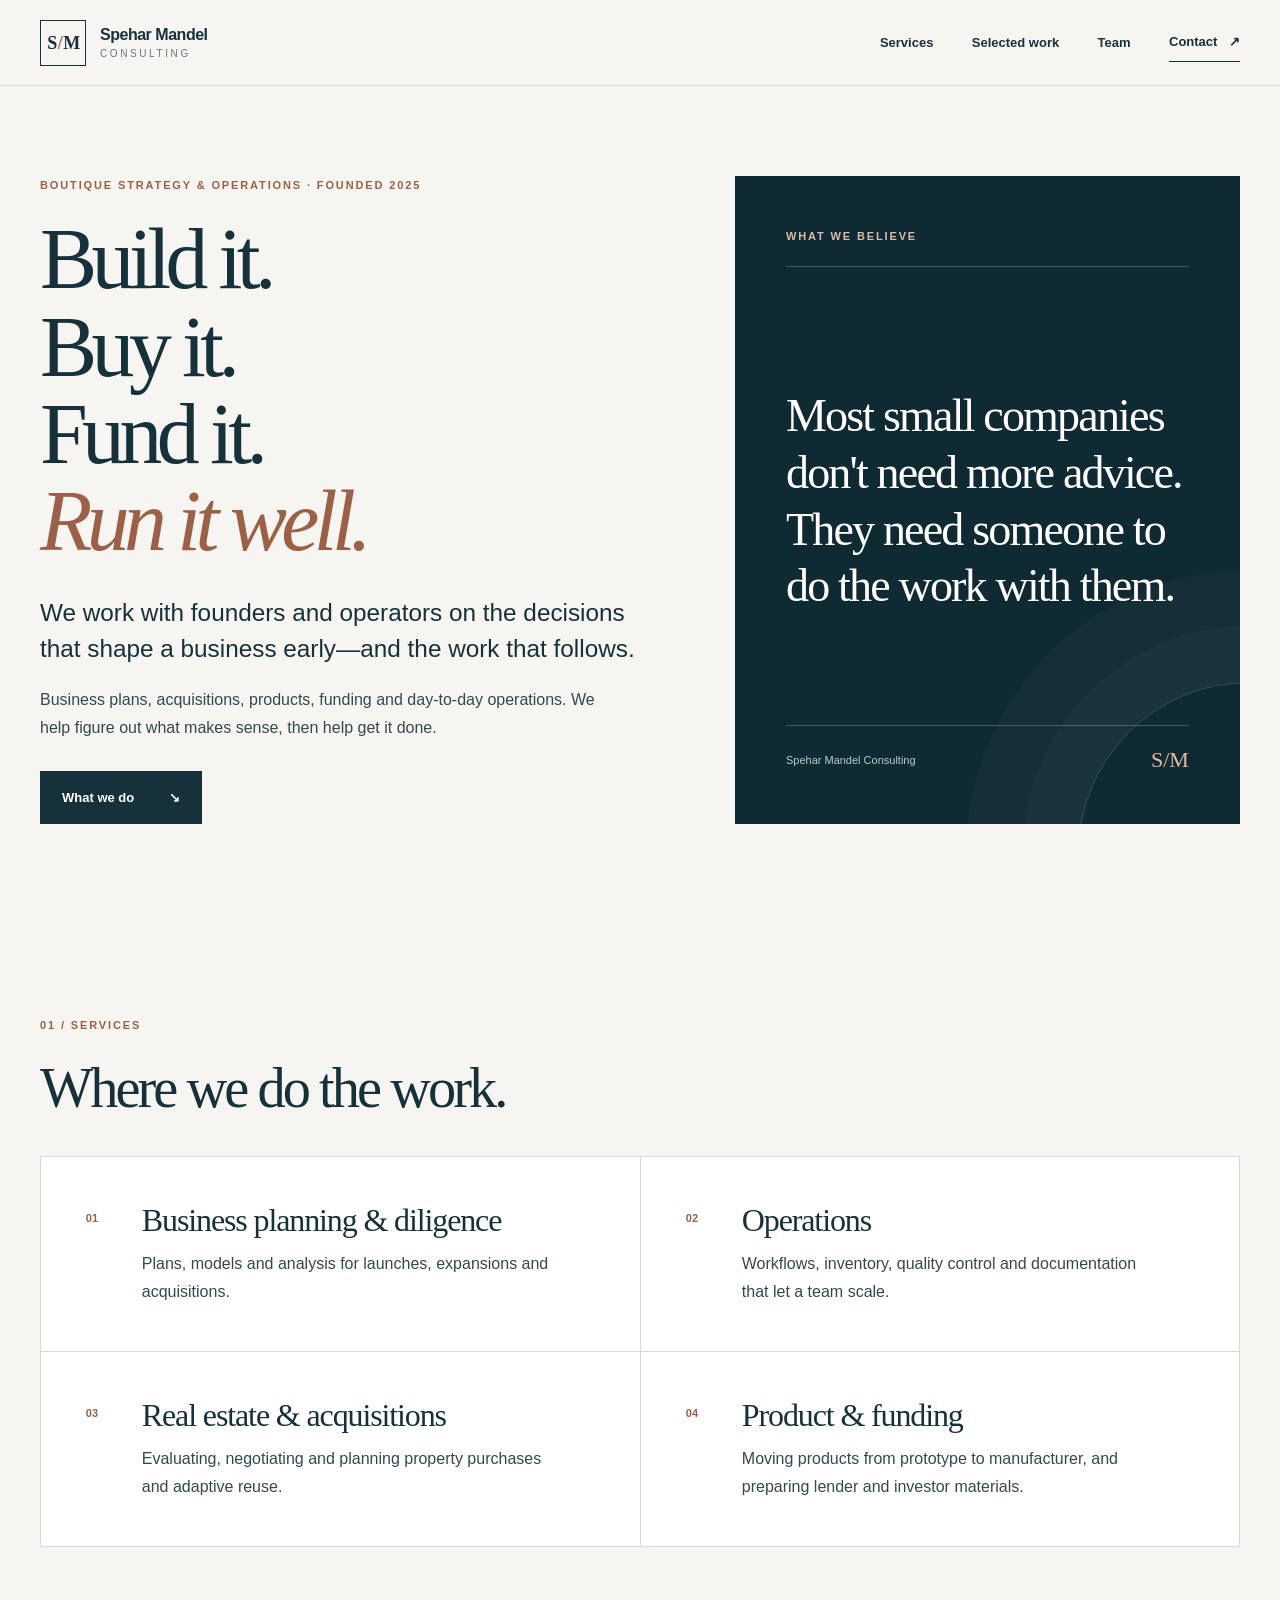
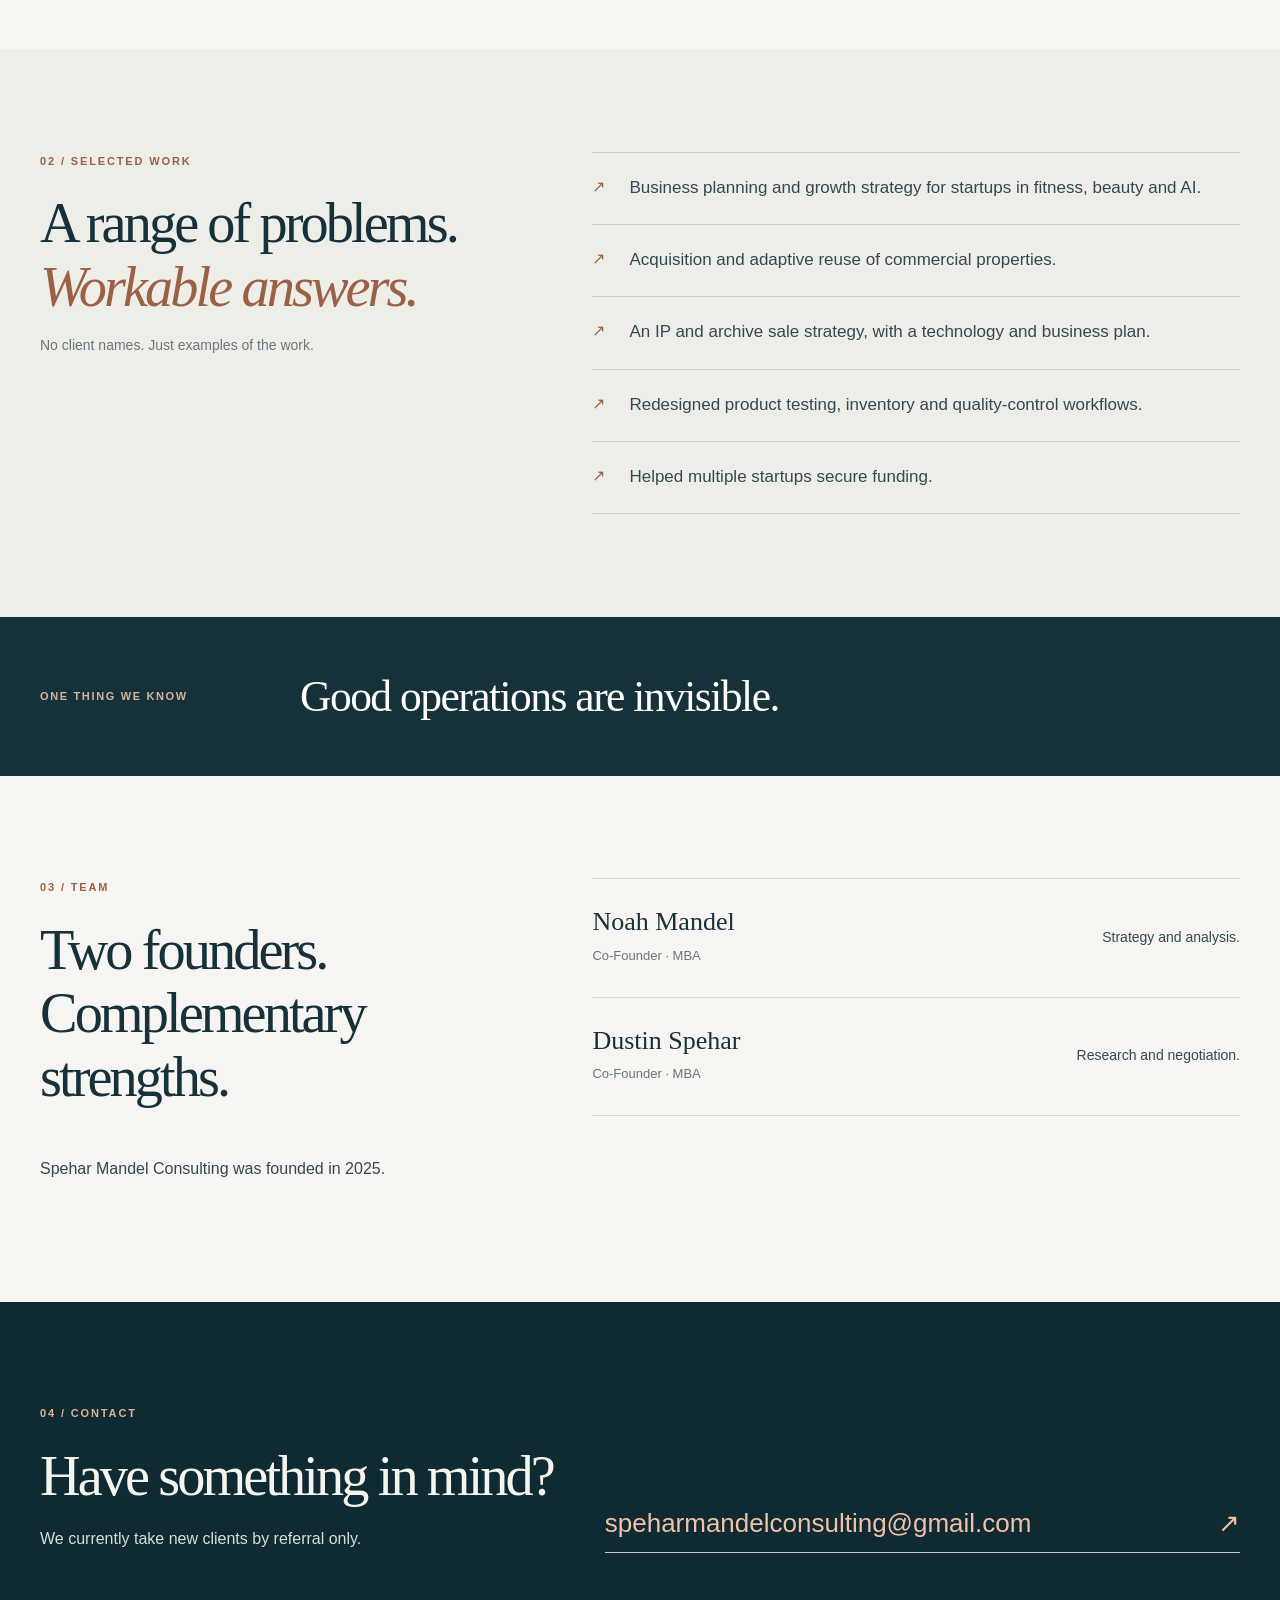
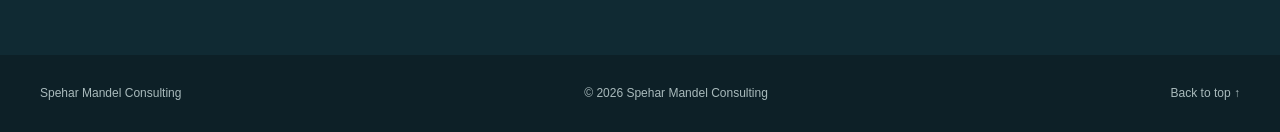
==== index.html @ fdbbb013 "Sharpen SMC copy and layout: index.html" ====
<!DOCTYPE html>
<html lang="en">
<head>
  <meta charset="utf-8">
  <meta name="viewport" content="width=device-width, initial-scale=1">
  <meta name="theme-color" content="#f6f5f1">
  <meta name="description" content="Spehar Mandel Consulting is a boutique strategy and operations firm working with founders and operators on business planning, operations, acquisitions, products and funding.">
  <title>Spehar Mandel Consulting | Strategy &amp; Operations</title>
  <link rel="stylesheet" href="./public/styles.css">
</head>
<body>
  <a class="skip-link" href="#main">Skip to content</a>
  <header class="site-header">
    <div class="container header-inner">
      <a class="brand" href="#top" aria-label="Spehar Mandel Consulting home">
        <span class="brand-mark" aria-hidden="true">S<span>/</span>M</span>
        <span class="brand-name"><strong>Spehar Mandel</strong><small>CONSULTING</small></span>
      </a>
      <nav class="nav" aria-label="Main navigation">
        <a href="#services">Services</a>
        <a href="#work">Selected work</a>
        <a href="#team">Team</a>
        <a class="nav-contact" href="#contact">Contact <span aria-hidden="true">↗</span></a>
      </nav>
    </div>
  </header>

  <main id="main">
    <section class="hero" id="top" aria-labelledby="hero-title">
      <div class="container hero-grid">
        <div class="hero-main">
          <p class="eyebrow">Boutique strategy &amp; operations · Founded 2025</p>
          <h1 id="hero-title">Build it.<br>Buy it.<br>Fund it.<br><em>Run it well.</em></h1>
          <p class="hero-lead">We work with founders and operators on the decisions that shape a business early—and the work that follows.</p>
          <p class="hero-detail">Business plans, acquisitions, products, funding and day-to-day operations. We help figure out what makes sense, then help get it done.</p>
          <a class="button" href="#services">What we do <span aria-hidden="true">↘</span></a>
        </div>
        <aside class="hero-aside" aria-label="Our point of view">
          <p class="aside-label">What we believe</p>
          <blockquote>Most small companies don't need more advice. They need someone to do the work with them.</blockquote>
          <div class="aside-bottom"><span>Spehar Mandel Consulting</span><span aria-hidden="true">S/M</span></div>
        </aside>
      </div>
    </section>

    <section class="section services" id="services" aria-labelledby="services-title">
      <div class="container">
        <div class="section-head">
          <p class="eyebrow">01 / Services</p>
          <h2 id="services-title">Where we do the work.</h2>
        </div>
        <div class="services-grid">
          <article class="service-card">
            <span class="item-number">01</span>
            <h3>Business planning &amp; diligence</h3>
            <p>Plans, models and analysis for launches, expansions and acquisitions.</p>
          </article>
          <article class="service-card">
            <span class="item-number">02</span>
            <h3>Operations</h3>
            <p>Workflows, inventory, quality control and documentation that let a team scale.</p>
          </article>
          <article class="service-card">
            <span class="item-number">03</span>
            <h3>Real estate &amp; acquisitions</h3>
            <p>Evaluating, negotiating and planning property purchases and adaptive reuse.</p>
          </article>
          <article class="service-card">
            <span class="item-number">04</span>
            <h3>Product &amp; funding</h3>
            <p>Moving products from prototype to manufacturer, and preparing lender and investor materials.</p>
          </article>
        </div>
      </div>
    </section>

    <section class="section work" id="work" aria-labelledby="work-title">
      <div class="container work-layout">
        <div class="work-intro">
          <p class="eyebrow">02 / Selected work</p>
          <h2 id="work-title">A range of problems.<br><em>Workable answers.</em></h2>
          <p>No client names. Just examples of the work.</p>
        </div>
        <ul class="work-list">
          <li>Business planning and growth strategy for startups in fitness, beauty and AI.</li>
          <li>Acquisition and adaptive reuse of commercial properties.</li>
          <li>An IP and archive sale strategy, with a technology and business plan.</li>
          <li>Redesigned product testing, inventory and quality-control workflows.</li>
          <li>Helped multiple startups secure funding.</li>
        </ul>
      </div>
    </section>

    <section class="belief" aria-label="Our operating philosophy">
      <div class="container belief-inner">
        <span class="belief-label">One thing we know</span>
        <p>Good operations are invisible.</p>
      </div>
    </section>

    <section class="section team" id="team" aria-labelledby="team-title">
      <div class="container team-layout">
        <div>
          <p class="eyebrow">03 / Team</p>
          <h2 id="team-title">Two founders.<br>Complementary strengths.</h2>
          <p class="team-intro">Spehar Mandel Consulting was founded in 2025.</p>
        </div>
        <div class="team-members">
          <div class="team-member"><div><h3>Noah Mandel</h3><span>Co-Founder · MBA</span></div><p>Strategy and analysis.</p></div>
          <div class="team-member"><div><h3>Dustin Spehar</h3><span>Co-Founder · MBA</span></div><p>Research and negotiation.</p></div>
        </div>
      </div>
    </section>

    <section class="section contact" id="contact" aria-labelledby="contact-title">
      <div class="container contact-layout">
        <div>
          <p class="eyebrow">04 / Contact</p>
          <h2 id="contact-title">Have something in mind?</h2>
          <p>We currently take new clients by referral only.</p>
        </div>
        <a class="contact-link" href="mailto:speharmandelconsulting@gmail.com" aria-label="Email Spehar Mandel Consulting at speharmandelconsulting@gmail.com">speharmandelconsulting@gmail.com <span aria-hidden="true">↗</span></a>
      </div>
    </section>
  </main>

  <footer class="site-footer">
    <div class="container footer-inner">
      <span>Spehar Mandel Consulting</span>
      <span>© <span id="year">2026</span> Spehar Mandel Consulting</span>
      <a href="#top">Back to top ↑</a>
    </div>
  </footer>
  <script src="./public/script.js"></script>
</body>
</html>
---- public/styles.css ----
:root {
  --paper: #f6f5f1;
  --paper-alt: #eeeee9;
  --ink: #17313a;
  --ink-deep: #102a33;
  --body: #33494f;
  --muted: #68777a;
  --line: #d7dcd7;
  --accent: #9b6046;
}
* { box-sizing: border-box; }
html { scroll-behavior: smooth; scroll-padding-top: 100px; }
body { margin: 0; color: var(--ink); background: var(--paper); font: 16px/1.68 "Segoe UI", Arial, sans-serif; -webkit-font-smoothing: antialiased; }
a { color: inherit; text-decoration: none; }
h1, h2, h3, p { margin-top: 0; }
h1, h2, h3 { line-height: 1.13; }
h1, h2, blockquote, .belief p { font-family: Georgia, "Iowan Old Style", "Baskerville", "Times New Roman", serif; font-weight: 400; }
.container { width: min(100% - 80px, 1240px); margin-inline: auto; }
.skip-link { position: absolute; top: -80px; left: 15px; z-index: 30; padding: 12px 16px; color: white; background: var(--ink); }
.skip-link:focus { top: 12px; }
:focus-visible { outline: 3px solid var(--accent); outline-offset: 4px; }
.site-header { position: sticky; top: 0; z-index: 10; border-bottom: 1px solid rgba(23,49,58,.12); background: rgba(246,245,241,.96); backdrop-filter: blur(12px); }
.header-inner { display: flex; align-items: center; justify-content: space-between; gap: 22px; min-height: 85px; }
.brand { display: inline-flex; align-items: center; gap: 14px; flex-shrink: 0; }
.brand-mark { display: flex; justify-content: center; align-items: center; width: 46px; height: 46px; border: 1px solid var(--ink); font: 700 18px/1 Georgia, serif; letter-spacing: -.08em; }
.brand-mark span { color: var(--accent); padding-inline: 2px; }
.brand-name { display: grid; gap: 3px; line-height: 1.2; }
.brand-name strong { font-size: 16px; letter-spacing: -.03em; }
.brand-name small { color: var(--muted); font-size: 10px; letter-spacing: .26em; }
.nav { display: flex; gap: clamp(14px, 3vw, 39px); align-items: center; font-size: 13px; font-weight: 650; }
.nav a { padding: 8px 0; }
.nav a:hover, .site-footer a:hover { color: var(--accent); }
.nav-contact { border-bottom: 1px solid currentColor; }
.nav-contact span { margin-left: 8px; }
.eyebrow { margin-bottom: 22px; color: var(--accent); text-transform: uppercase; font-size: 11px; font-weight: 800; letter-spacing: .17em; }
.hero { padding: clamp(60px, 7vw, 105px) 0 clamp(65px, 7vw, 102px); }
.hero-grid { display: grid; grid-template-columns: minmax(0, 1.09fr) minmax(315px, .91fr); align-items: stretch; gap: clamp(45px, 7vw, 108px); }
.hero-main { display: flex; flex-direction: column; align-items: flex-start; justify-content: center; }
h1 { font-size: clamp(62px, 6.7vw, 100px); line-height: 1.02; letter-spacing: -.065em; margin-bottom: 29px; }
h1 em, .work-intro h2 em { font-style: italic; color: var(--accent); }
.hero-lead { max-width: 640px; margin-bottom: 20px; font-size: clamp(20px, 1.9vw, 26px); font-weight: 500; line-height: 1.47; }
.hero-detail { max-width: 570px; margin-bottom: 29px; color: var(--body); font-size: 16px; line-height: 1.75; }
.button { display: inline-flex; justify-content: space-between; align-items: center; gap: 35px; min-height: 53px; padding: 13px 22px; color: #fff; background: var(--ink); font-size: 13px; font-weight: 700; transition: background .2s ease; }
.button:hover { background: #2d4e58; }
.hero-aside { display: flex; flex-direction: column; justify-content: space-between; padding: clamp(30px, 4vw, 54px); color: white; background: var(--ink-deep); min-height: 570px; position: relative; overflow: hidden; }
.hero-aside::after { content: ""; position: absolute; width: 340px; height: 340px; right: -180px; bottom: -200px; border: 1px solid rgba(255,255,255,.17); border-radius: 50%; box-shadow: 0 0 0 56px rgba(255,255,255,.025), 0 0 0 112px rgba(255,255,255,.02); pointer-events: none; }
.aside-label { border-bottom: 1px solid rgba(255,255,255,.22); padding-bottom: 21px; color: #dabba8; font-size: 11px; font-weight: 700; text-transform: uppercase; letter-spacing: .17em; }
.hero-aside blockquote { margin: 34px 0; max-width: 470px; font-size: clamp(32px, 3.6vw, 52px); line-height: 1.23; letter-spacing: -.04em; }
.aside-bottom { display: flex; justify-content: space-between; align-items: center; gap: 12px; padding-top: 21px; border-top: 1px solid rgba(255,255,255,.22); color: #b9cbcc; font-size: 11px; }
.aside-bottom span:last-child { color: #e5b99d; font: 22px Georgia, serif; }
.section { padding: clamp(75px, 8vw, 116px) 0; }
.section-head { margin-bottom: 36px; }
h2 { font-size: clamp(38px, 4.4vw, 63px); letter-spacing: -.052em; }
.section-head h2 { margin-bottom: 0; }
.services-grid { display: grid; grid-template-columns: repeat(2, 1fr); border: 1px solid var(--line); }
.service-card { display: grid; grid-template-columns: 36px 1fr; column-gap: 20px; align-content: start; background: white; padding: clamp(27px, 3.5vw, 46px); }
.service-card:nth-child(2n) { border-left: 1px solid var(--line); }
.service-card:nth-child(n+3) { border-top: 1px solid var(--line); }
.item-number { padding-top: 7px; color: var(--accent); font-size: 11px; font-weight: 800; }
.service-card h3 { margin-bottom: 12px; font-family: Georgia, serif; font-size: clamp(25px, 2.5vw, 35px); font-weight: 400; letter-spacing: -.035em; }
.service-card p { grid-column: 2; max-width: 420px; margin-bottom: 0; color: var(--body); line-height: 1.75; }
.work { background: var(--paper-alt); }
.work-layout { display: grid; grid-template-columns: .82fr 1.18fr; gap: clamp(55px, 8vw, 120px); align-items: start; }
.work-intro h2 { margin-bottom: 15px; }
.work-intro > p:last-child { max-width: 330px; color: var(--muted); font-size: 14px; }
.work-list { list-style: none; padding: 0; margin: 0; border-top: 1px solid #c8d0cc; }
.work-list li { position: relative; padding: 22px 5px 23px 37px; border-bottom: 1px solid #c8d0cc; color: var(--body); font-size: 17px; line-height: 1.55; }
.work-list li::before { content: "↗"; position: absolute; left: 0; color: var(--accent); font-size: 16px; }
.belief { padding: 43px 0; background: var(--ink); color: white; }
.belief-inner { display: flex; align-items: center; gap: clamp(35px, 8vw, 100px); }
.belief-label { flex: 0 0 160px; color: #d4b49f; text-transform: uppercase; font-size: 11px; font-weight: 800; letter-spacing: .15em; }
.belief p { margin-bottom: 0; font-size: clamp(30px, 3.4vw, 49px); letter-spacing: -.035em; }
.team-layout { display: grid; grid-template-columns: .82fr 1.18fr; gap: clamp(55px, 8vw, 120px); align-items: start; }
.team-intro { color: var(--body); }
.team-members { border-top: 1px solid var(--line); }
.team-member { display: flex; align-items: center; justify-content: space-between; gap: 18px; padding: 28px 0; border-bottom: 1px solid var(--line); }
.team-member h3 { margin-bottom: 5px; font-family: Georgia, serif; font-size: 26px; font-weight: 400; }
.team-member span { color: var(--muted); font-size: 13px; }
.team-member p { margin: 0; font-size: 14px; color: var(--body); text-align: right; }
.contact { background: var(--ink-deep); color: #f4f5ef; }
.contact-layout { display: grid; grid-template-columns: .9fr 1.1fr; gap: 45px; align-items: end; }
.contact .eyebrow { color: #dcb396; }
.contact h2 { margin-bottom: 18px; }
.contact p:not(.eyebrow) { margin-bottom: 0; color: #d6dfdd; font-size: 16px; }
.contact-link { display: flex; justify-content: space-between; gap: 14px; align-items: end; width: 100%; padding-bottom: 11px; border-bottom: 1px solid #bdc9c7; color: #f0c2a6; font-size: clamp(17px, 2.2vw, 26px); overflow-wrap: anywhere; line-height: 1.4; }
.contact-link:hover { color: white; }
.site-footer { background: #0d2027; color: #a9babc; padding: 28px 0; font-size: 12px; }
.footer-inner { display: flex; justify-content: space-between; gap: 18px; flex-wrap: wrap; }
@media (max-width: 900px) {
  .container { width: min(100% - 46px, 1240px); }
  .hero-grid { grid-template-columns: 1fr; gap: 42px; }
  .hero-main { align-items: start; }
  .hero-aside { min-height: 365px; }
  .hero-aside blockquote { max-width: 700px; font-size: clamp(31px, 5vw, 48px); }
  .work-layout, .team-layout, .contact-layout { grid-template-columns: 1fr; gap: 25px; }
  .work-list { margin-top: 17px; }
  .contact-link { margin-top: 15px; }
}
@media (max-width: 600px) {
  .container { width: min(100% - 34px, 1240px); }
  .header-inner { flex-wrap: wrap; padding: 13px 0; }
  .nav { display: flex; justify-content: space-between; width: 100%; gap: 9px 13px; flex-wrap: wrap; font-size: 12px; }
  .nav a { padding: 4px 0; }
  .hero { padding: 55px 0 75px; }
  h1 { font-size: clamp(56px, 12vw, 80px); }
  .hero-lead { font-size: 19px; }
  .hero-aside { min-height: 390px; padding: 28px; }
  .section { padding: 70px 0; }
  .services-grid { grid-template-columns: 1fr; }
  .service-card:nth-child(2n) { border-left: 0; }
  .service-card:nth-child(n+2) { border-top: 1px solid var(--line); }
  .service-card { grid-template-columns: 30px 1fr; gap: 15px; }
  .work-list li { font-size: 16px; }
  .belief-inner { display: block; }
  .belief-label { display: block; margin-bottom: 14px; }
  .team-member { align-items: flex-start; flex-direction: column; gap: 6px; }
  .team-member p { text-align: left; }
}
@media (prefers-reduced-motion: reduce) { html { scroll-behavior: auto; } }
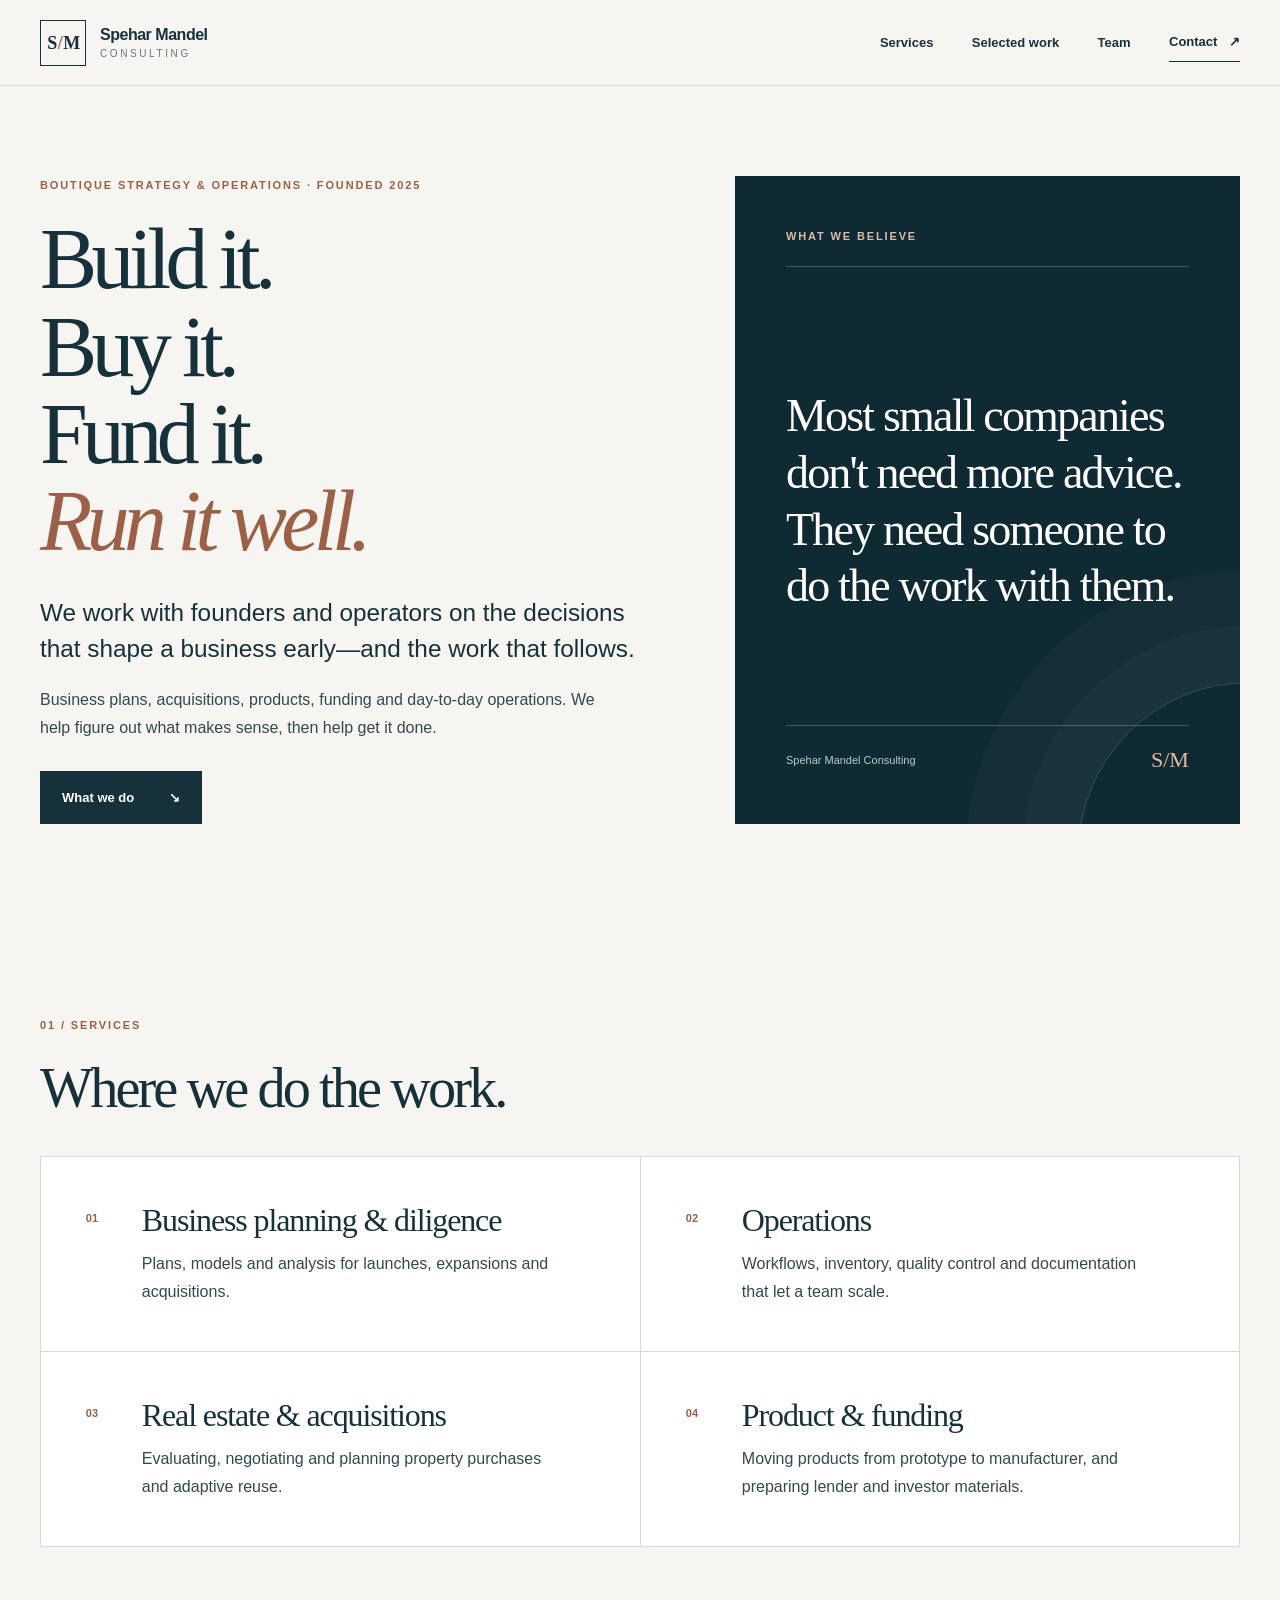
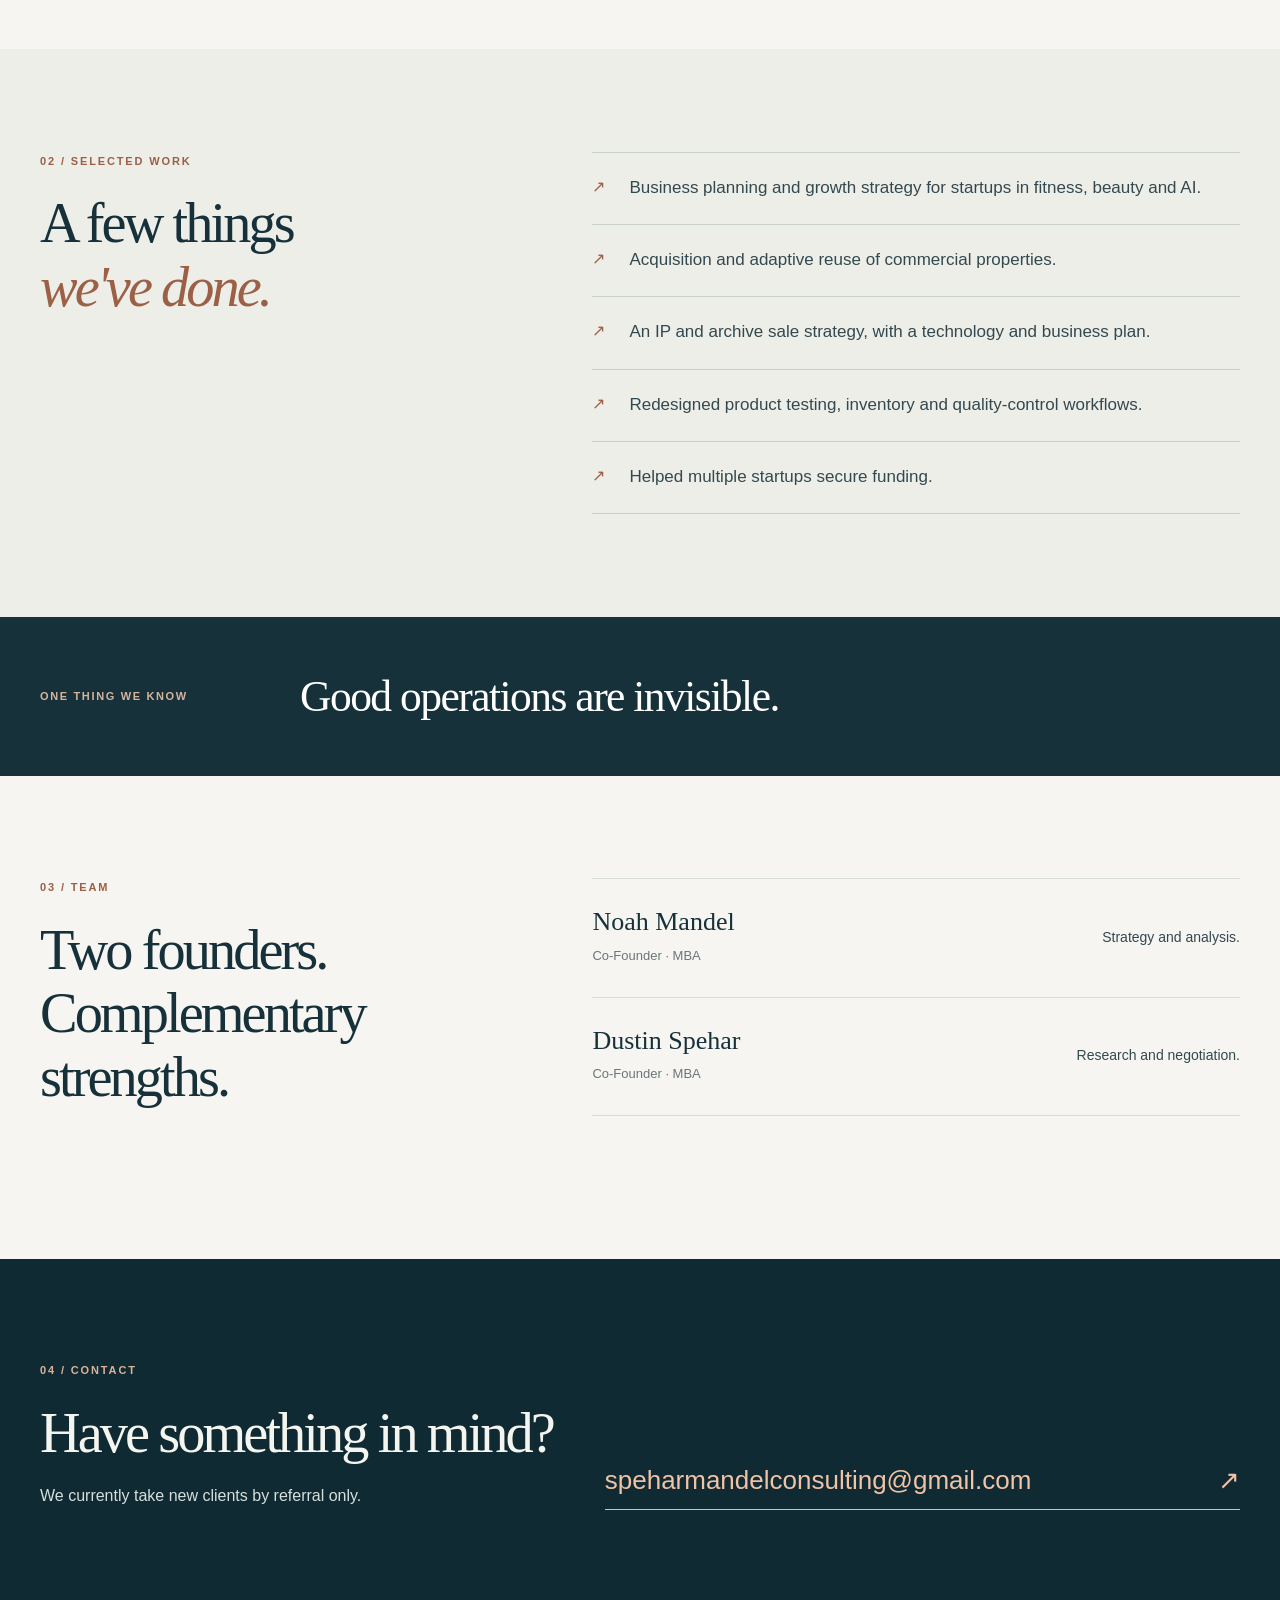
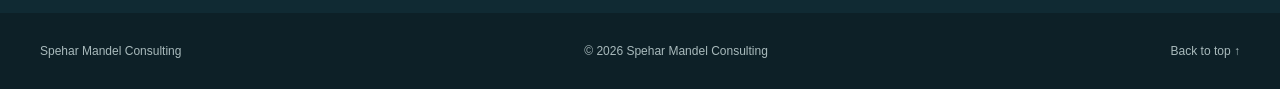
==== commit 4f33df04: "Tighten SMC work and team headings" ====
--- a/index.html
+++ b/index.html
@@ -78,8 +78,7 @@
       <div class="container work-layout">
         <div class="work-intro">
           <p class="eyebrow">02 / Selected work</p>
-          <h2 id="work-title">A range of problems.<br><em>Workable answers.</em></h2>
-          <p>No client names. Just examples of the work.</p>
+          <h2 id="work-title">A few things<br><em>we've done.</em></h2>
         </div>
         <ul class="work-list">
           <li>Business planning and growth strategy for startups in fitness, beauty and AI.</li>
@@ -103,7 +102,6 @@
         <div>
           <p class="eyebrow">03 / Team</p>
           <h2 id="team-title">Two founders.<br>Complementary strengths.</h2>
-          <p class="team-intro">Spehar Mandel Consulting was founded in 2025.</p>
         </div>
         <div class="team-members">
           <div class="team-member"><div><h3>Noah Mandel</h3><span>Co-Founder · MBA</span></div><p>Strategy and analysis.</p></div>
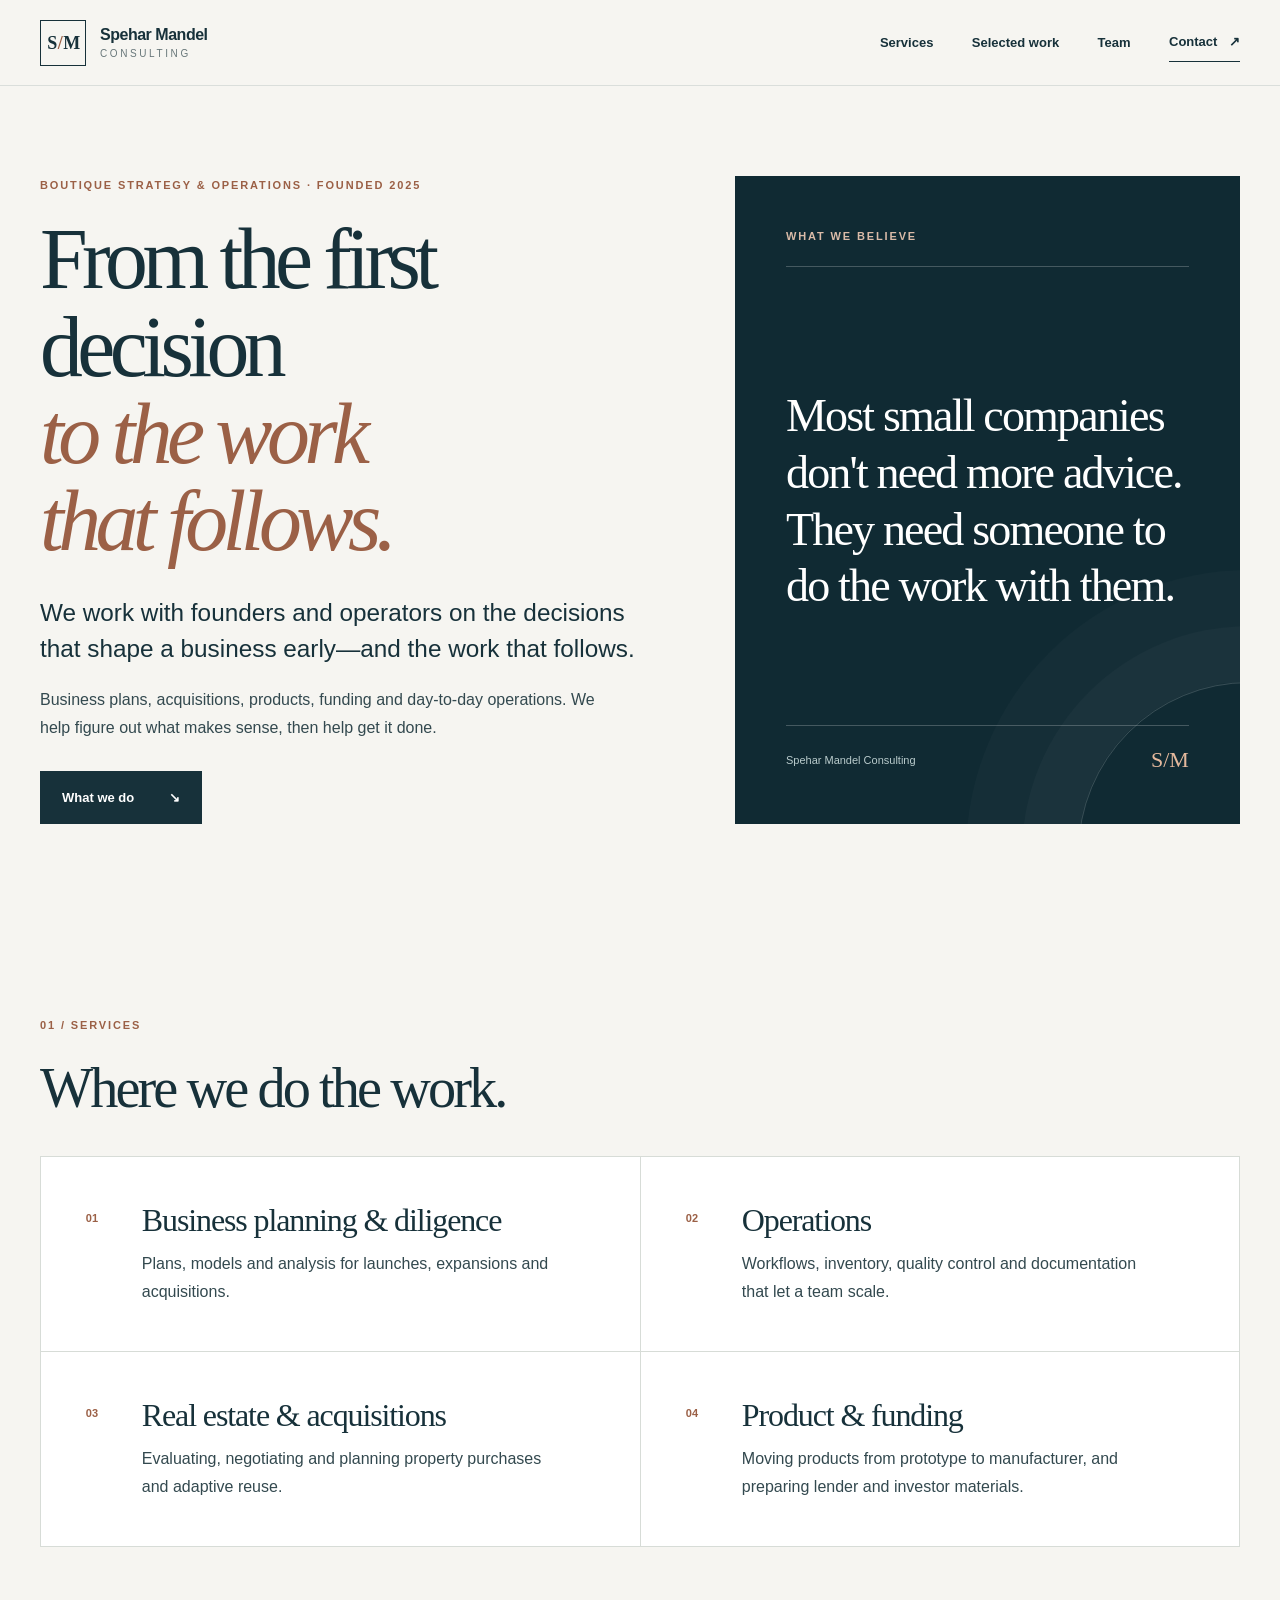
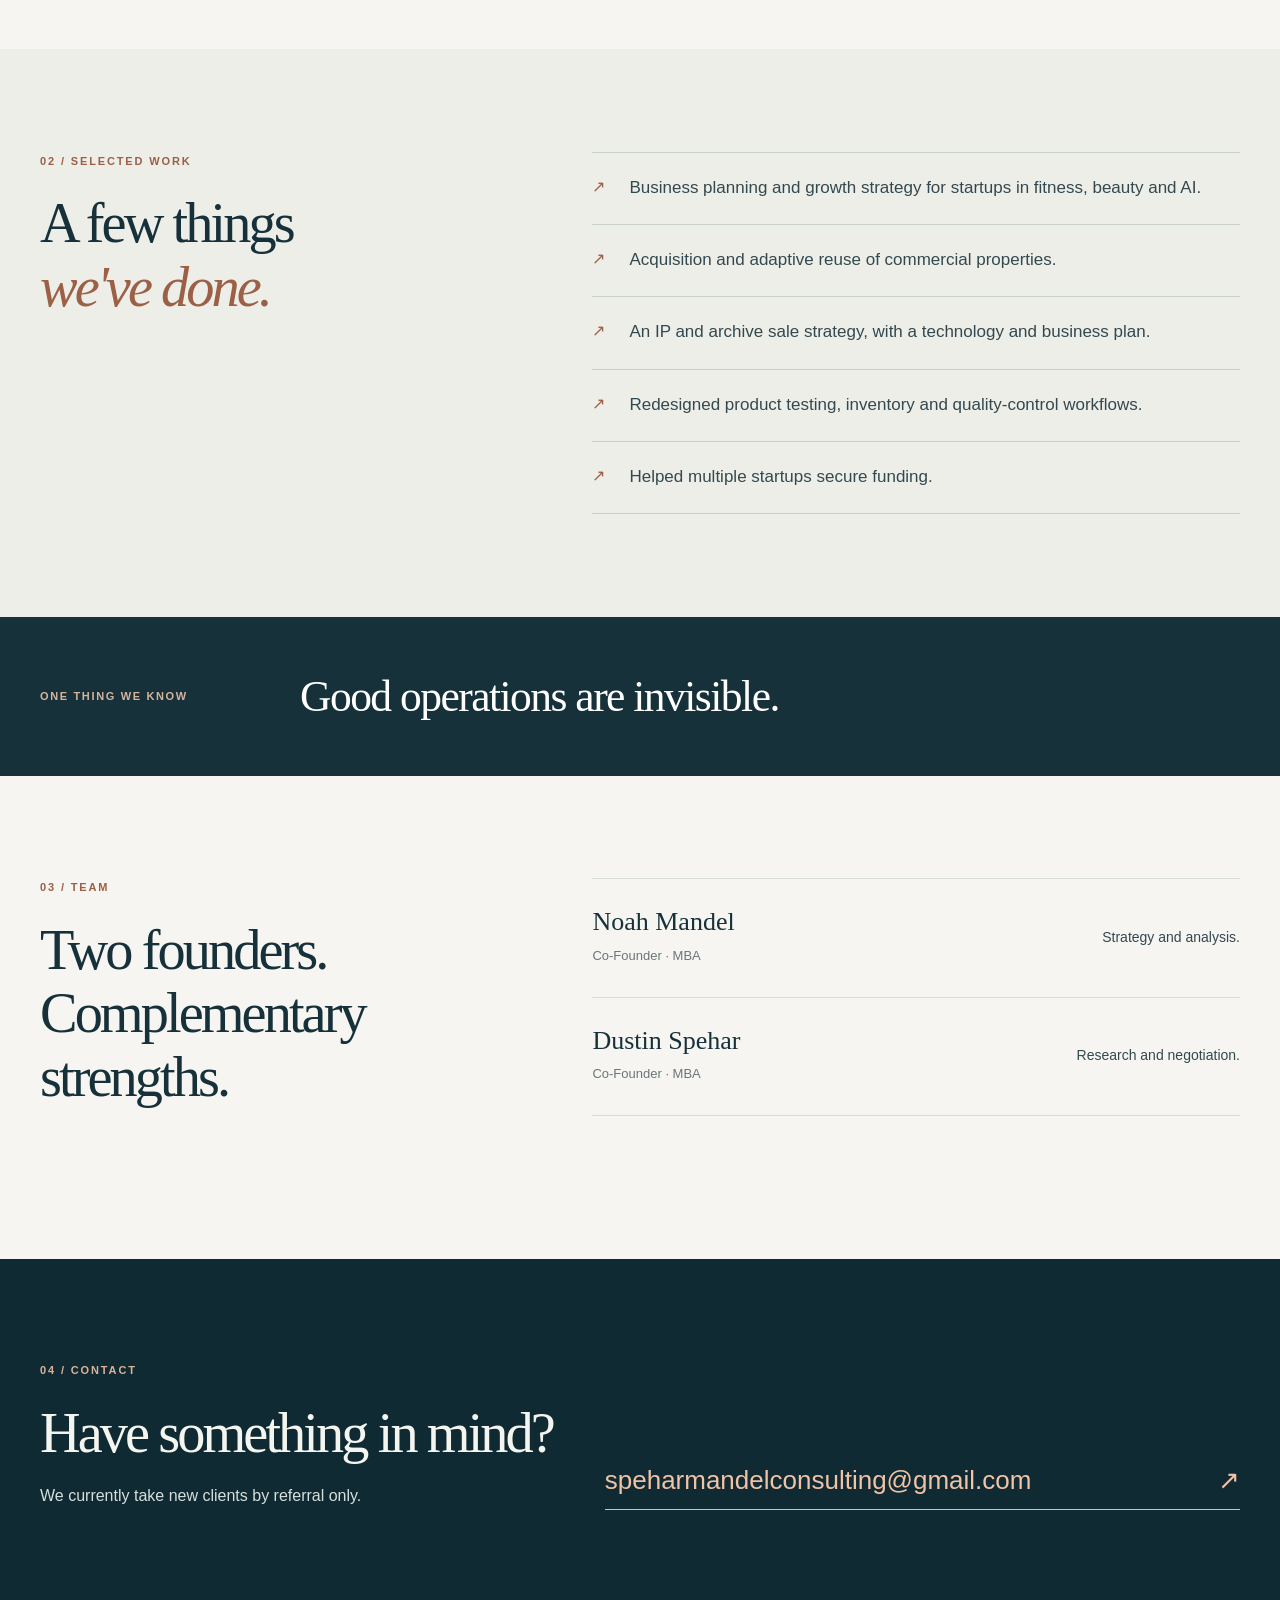
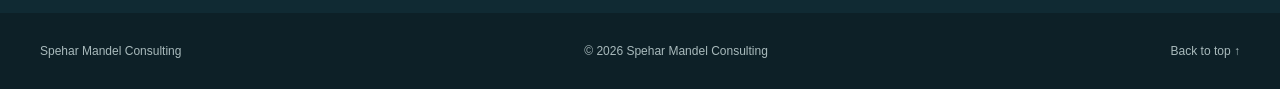
==== commit 73f2c81e: "Replace SMC hero headline with decision-to-execution message" ====
--- a/index.html
+++ b/index.html
@@ -30,7 +30,7 @@
       <div class="container hero-grid">
         <div class="hero-main">
           <p class="eyebrow">Boutique strategy &amp; operations · Founded 2025</p>
-          <h1 id="hero-title">Build it.<br>Buy it.<br>Fund it.<br><em>Run it well.</em></h1>
+          <h1 id="hero-title">From the first<br>decision<br><em>to the work<br>that follows.</em></h1>
           <p class="hero-lead">We work with founders and operators on the decisions that shape a business early—and the work that follows.</p>
           <p class="hero-detail">Business plans, acquisitions, products, funding and day-to-day operations. We help figure out what makes sense, then help get it done.</p>
           <a class="button" href="#services">What we do <span aria-hidden="true">↘</span></a>
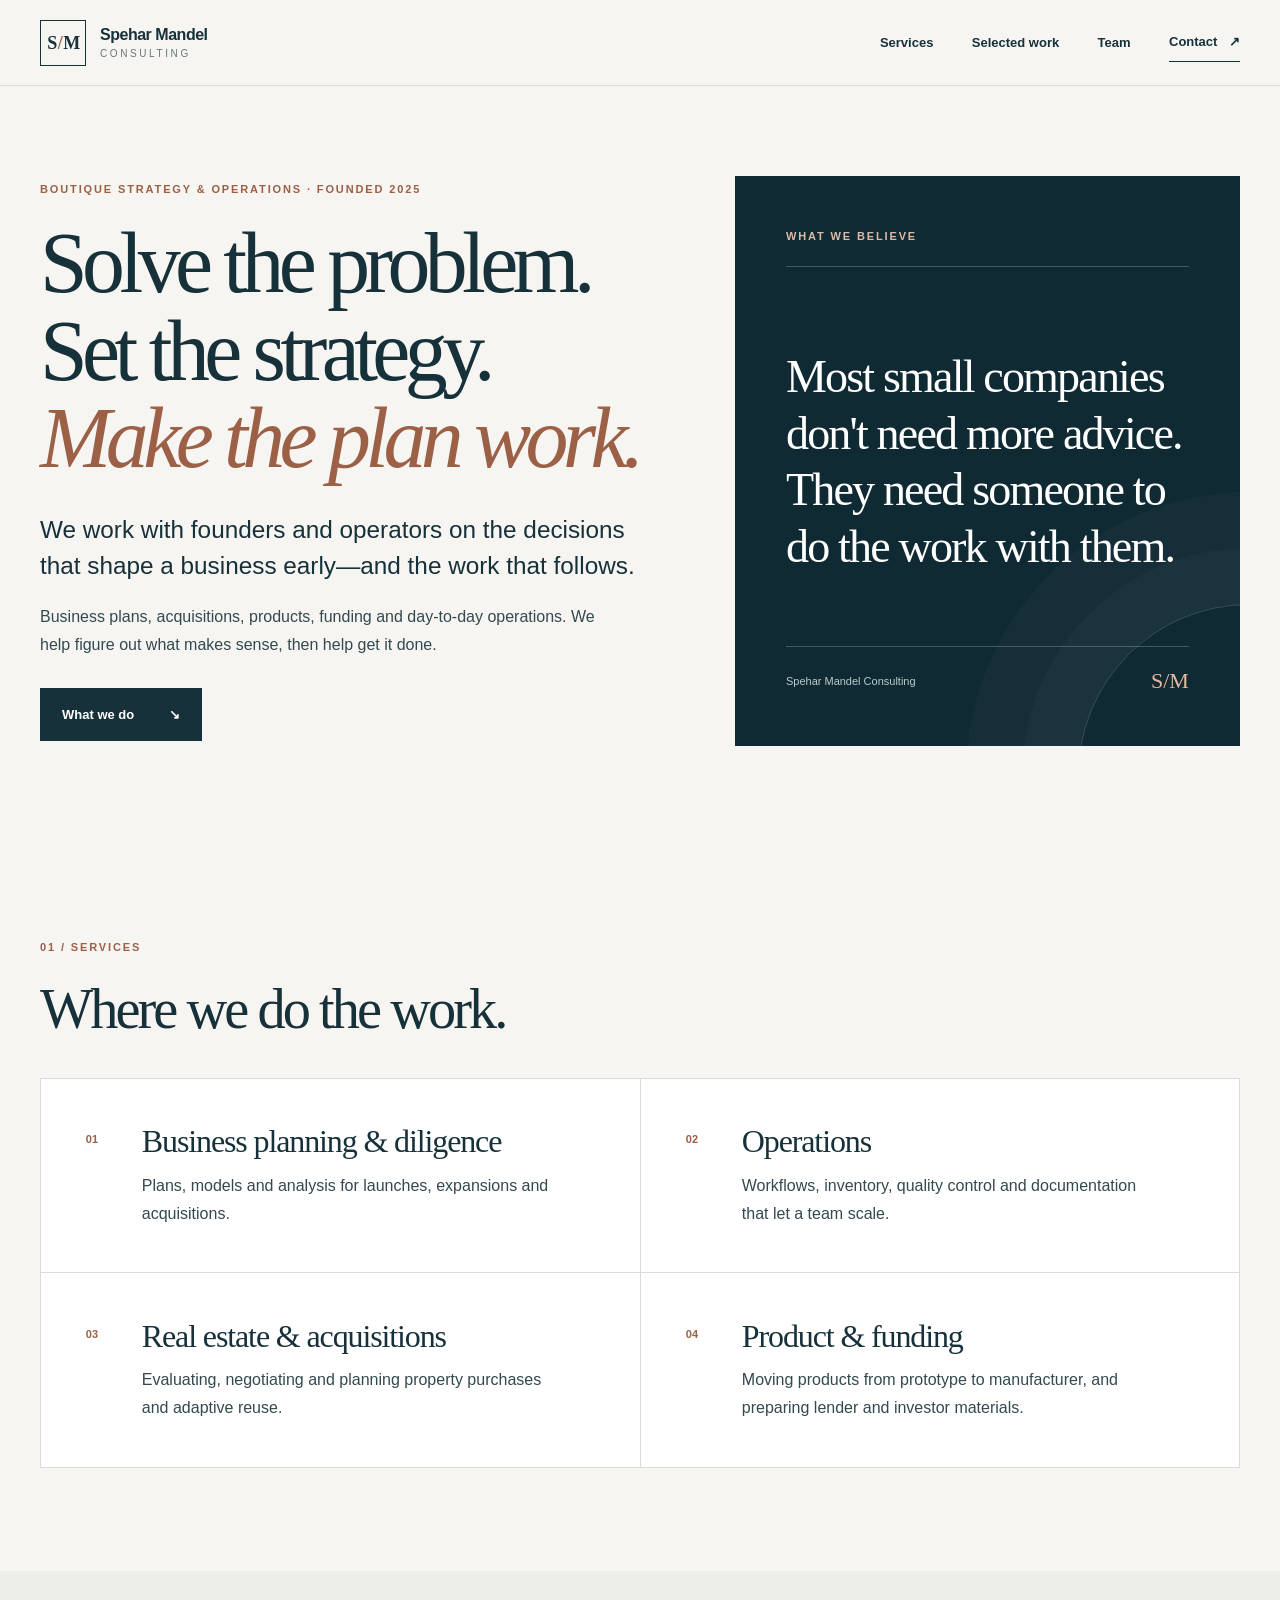
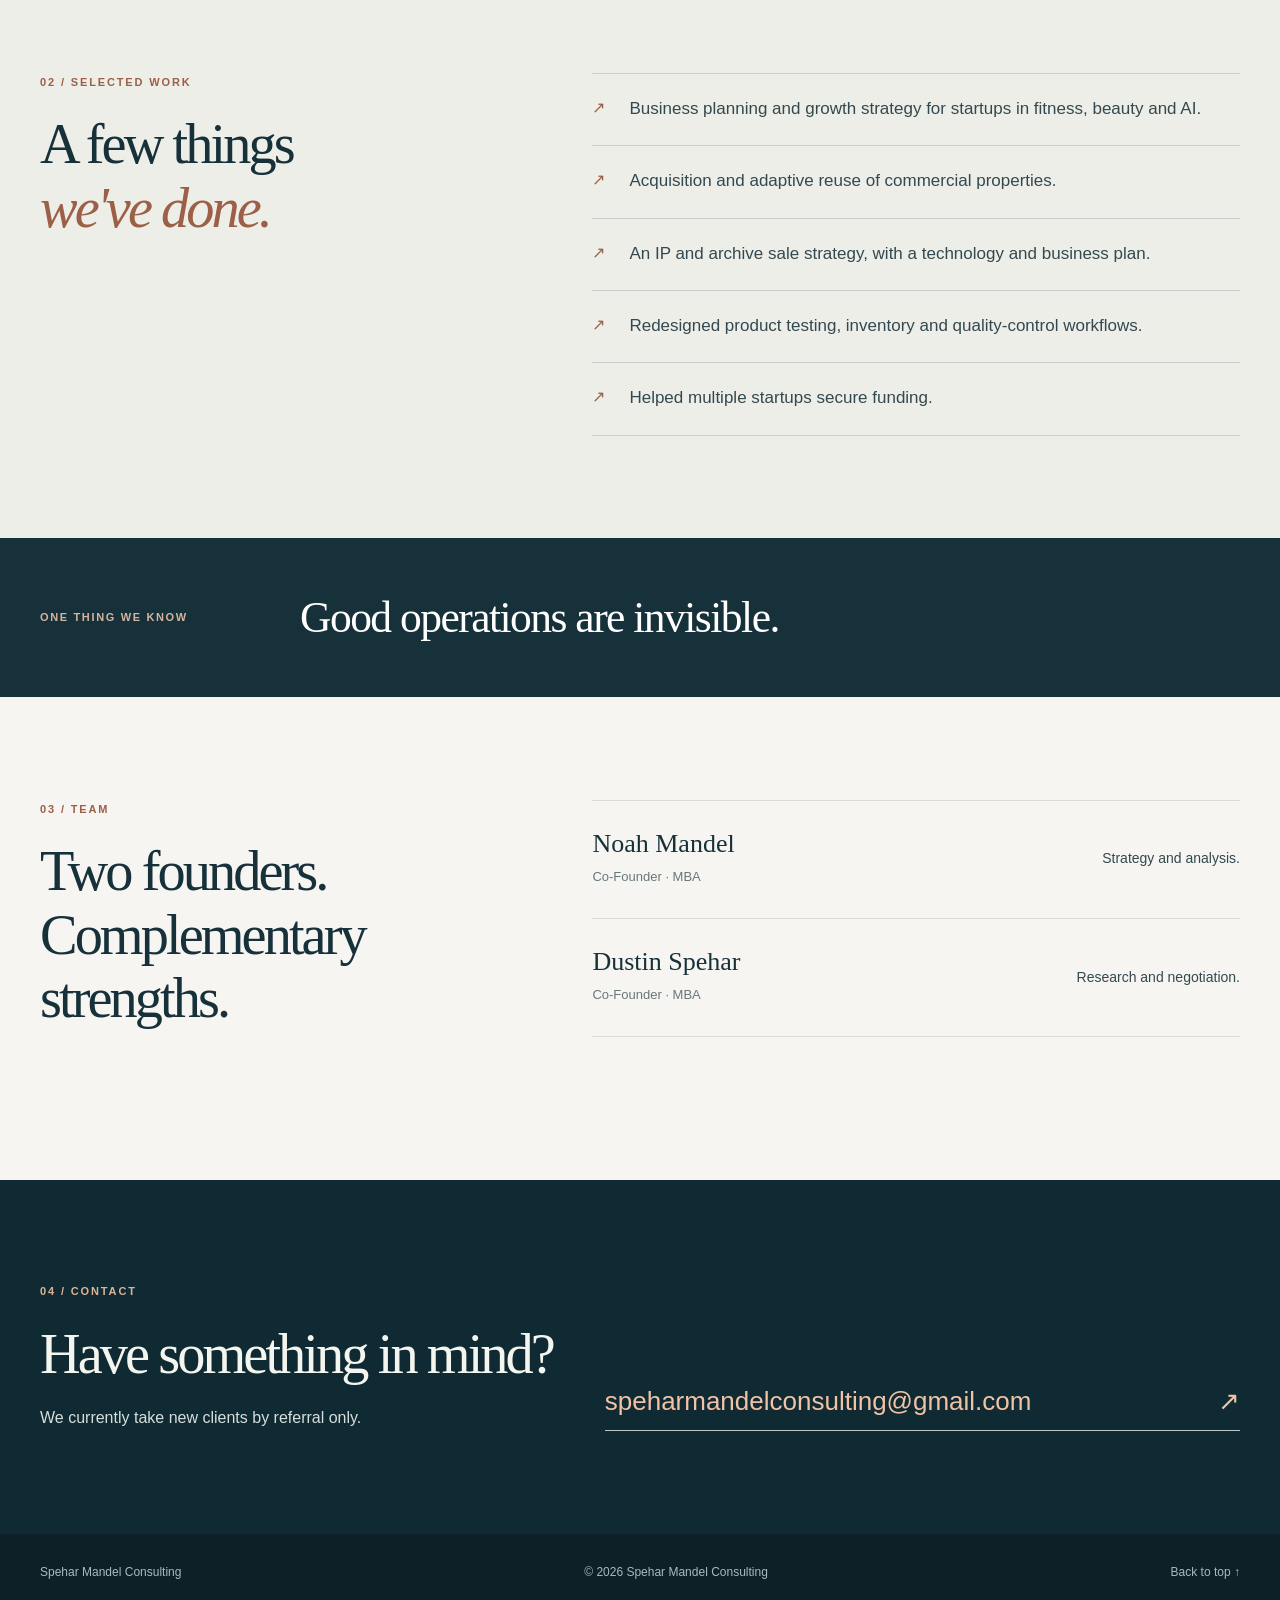
==== commit f32b9fd7: "Emphasize problem solving, strategy and planning in SMC hero" ====
--- a/index.html
+++ b/index.html
@@ -30,7 +30,7 @@
       <div class="container hero-grid">
         <div class="hero-main">
           <p class="eyebrow">Boutique strategy &amp; operations · Founded 2025</p>
-          <h1 id="hero-title">From the first<br>decision<br><em>to the work<br>that follows.</em></h1>
+          <h1 id="hero-title">Solve the problem.<br>Set the strategy.<br><em>Make the plan work.</em></h1>
           <p class="hero-lead">We work with founders and operators on the decisions that shape a business early—and the work that follows.</p>
           <p class="hero-detail">Business plans, acquisitions, products, funding and day-to-day operations. We help figure out what makes sense, then help get it done.</p>
           <a class="button" href="#services">What we do <span aria-hidden="true">↘</span></a>
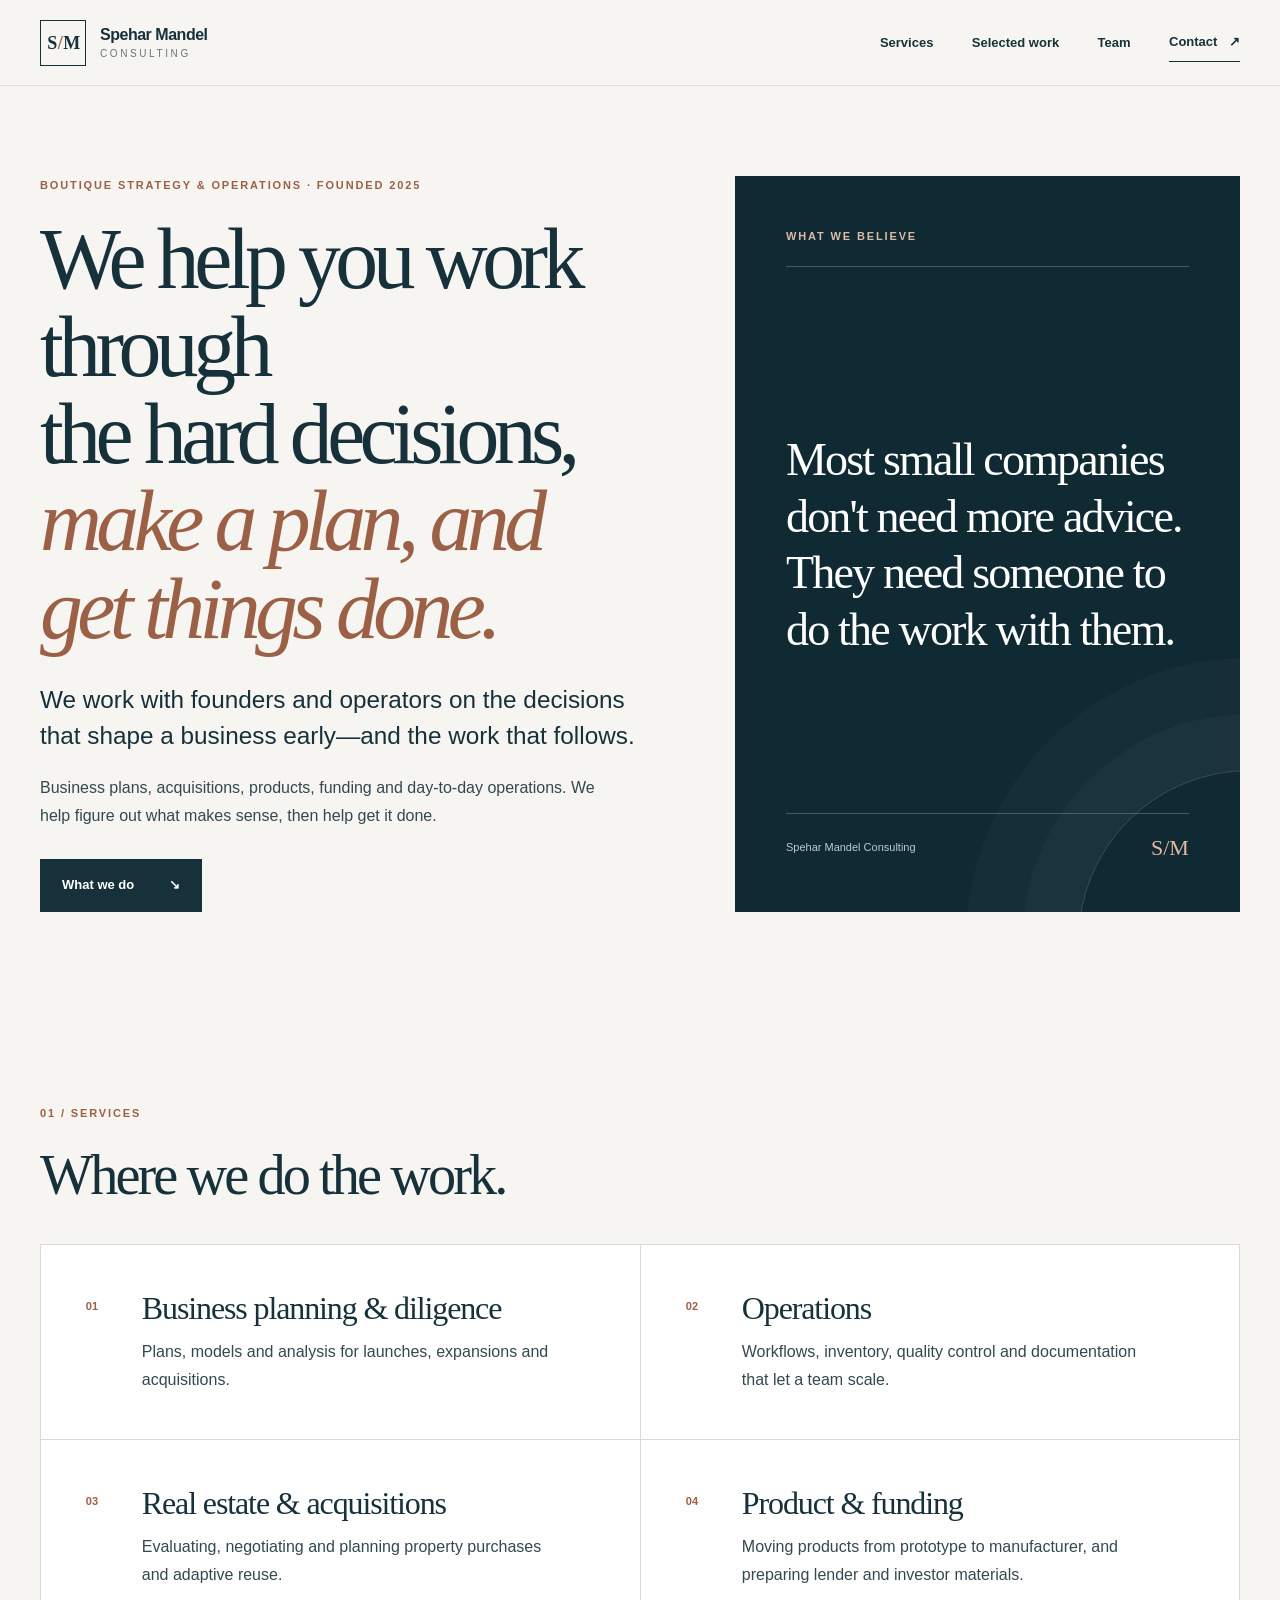
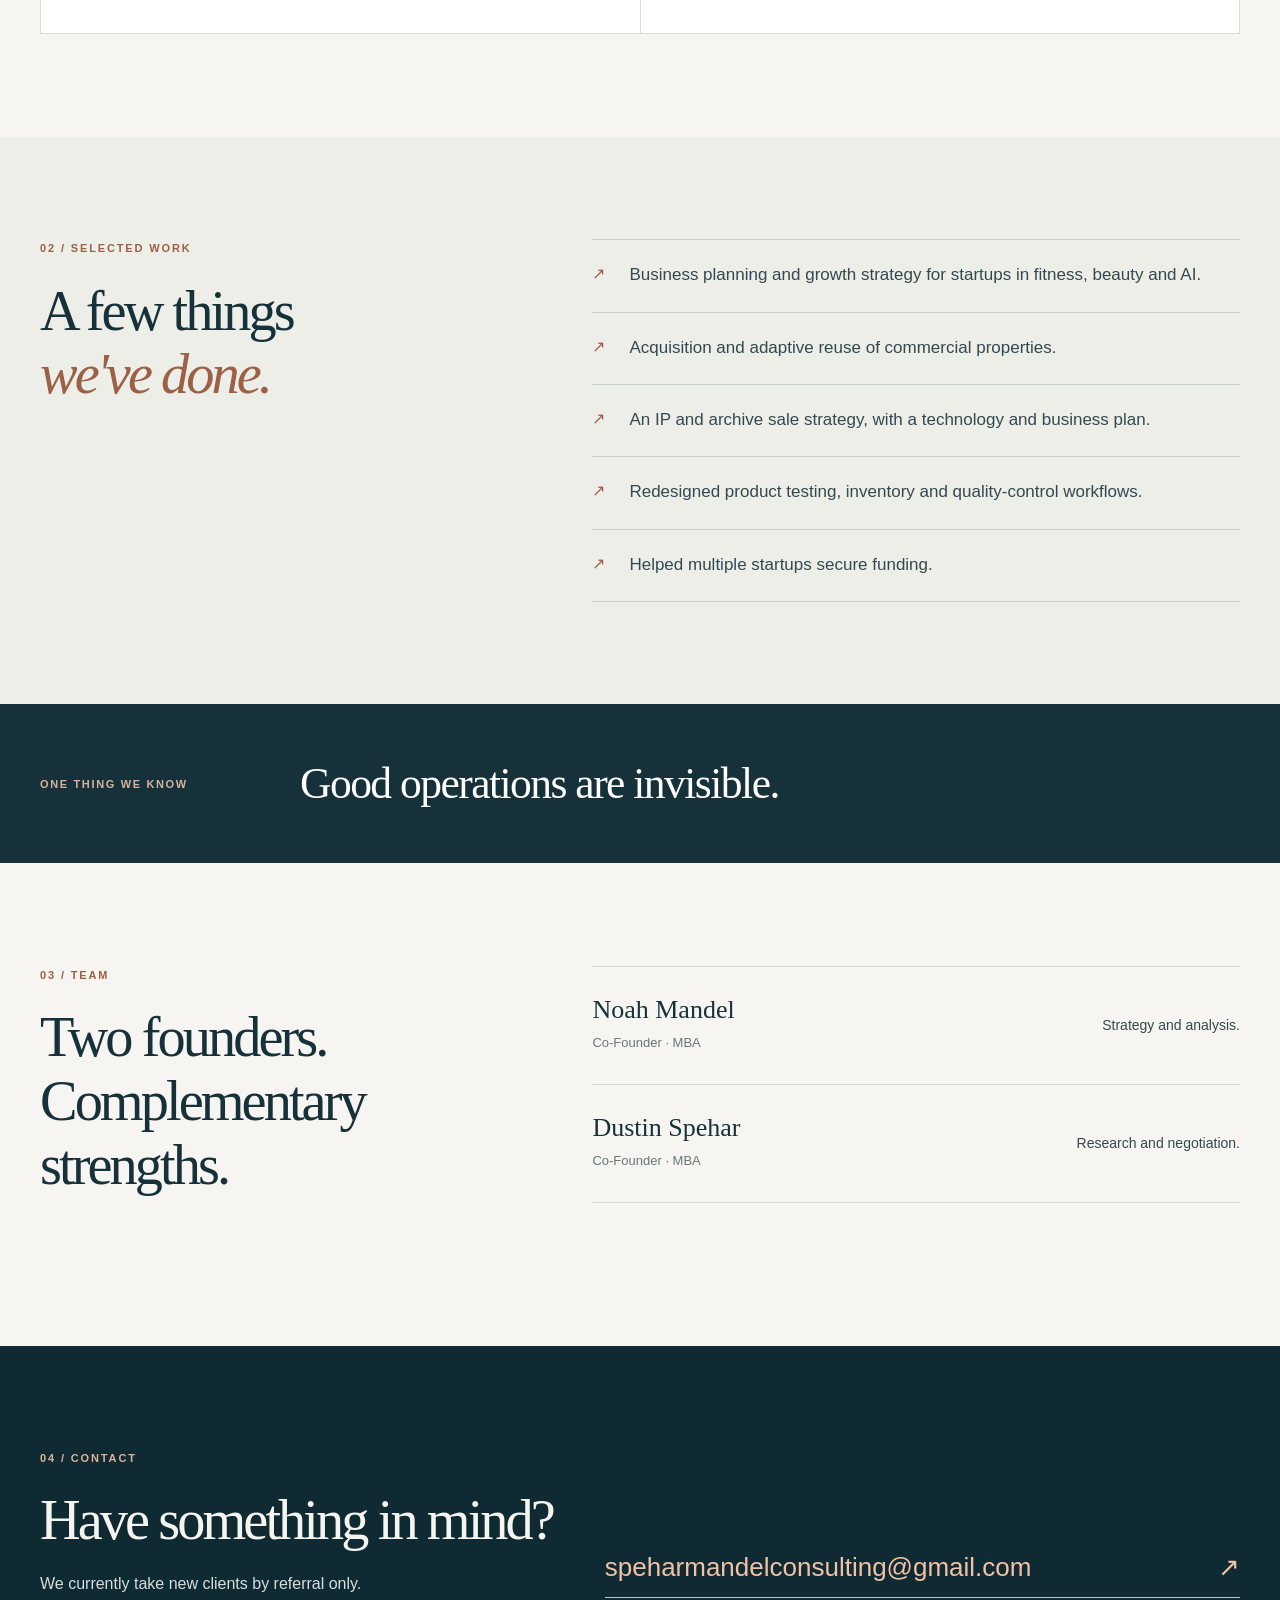
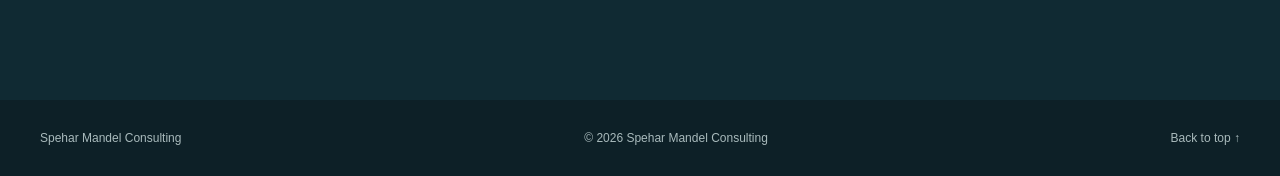
==== commit 700290f6: "Make SMC hero personal and client-focused" ====
--- a/index.html
+++ b/index.html
@@ -30,7 +30,7 @@
       <div class="container hero-grid">
         <div class="hero-main">
           <p class="eyebrow">Boutique strategy &amp; operations · Founded 2025</p>
-          <h1 id="hero-title">Solve the problem.<br>Set the strategy.<br><em>Make the plan work.</em></h1>
+          <h1 id="hero-title">We help you work through<br>the hard decisions,<br><em>make a plan, and<br>get things done.</em></h1>
           <p class="hero-lead">We work with founders and operators on the decisions that shape a business early—and the work that follows.</p>
           <p class="hero-detail">Business plans, acquisitions, products, funding and day-to-day operations. We help figure out what makes sense, then help get it done.</p>
           <a class="button" href="#services">What we do <span aria-hidden="true">↘</span></a>
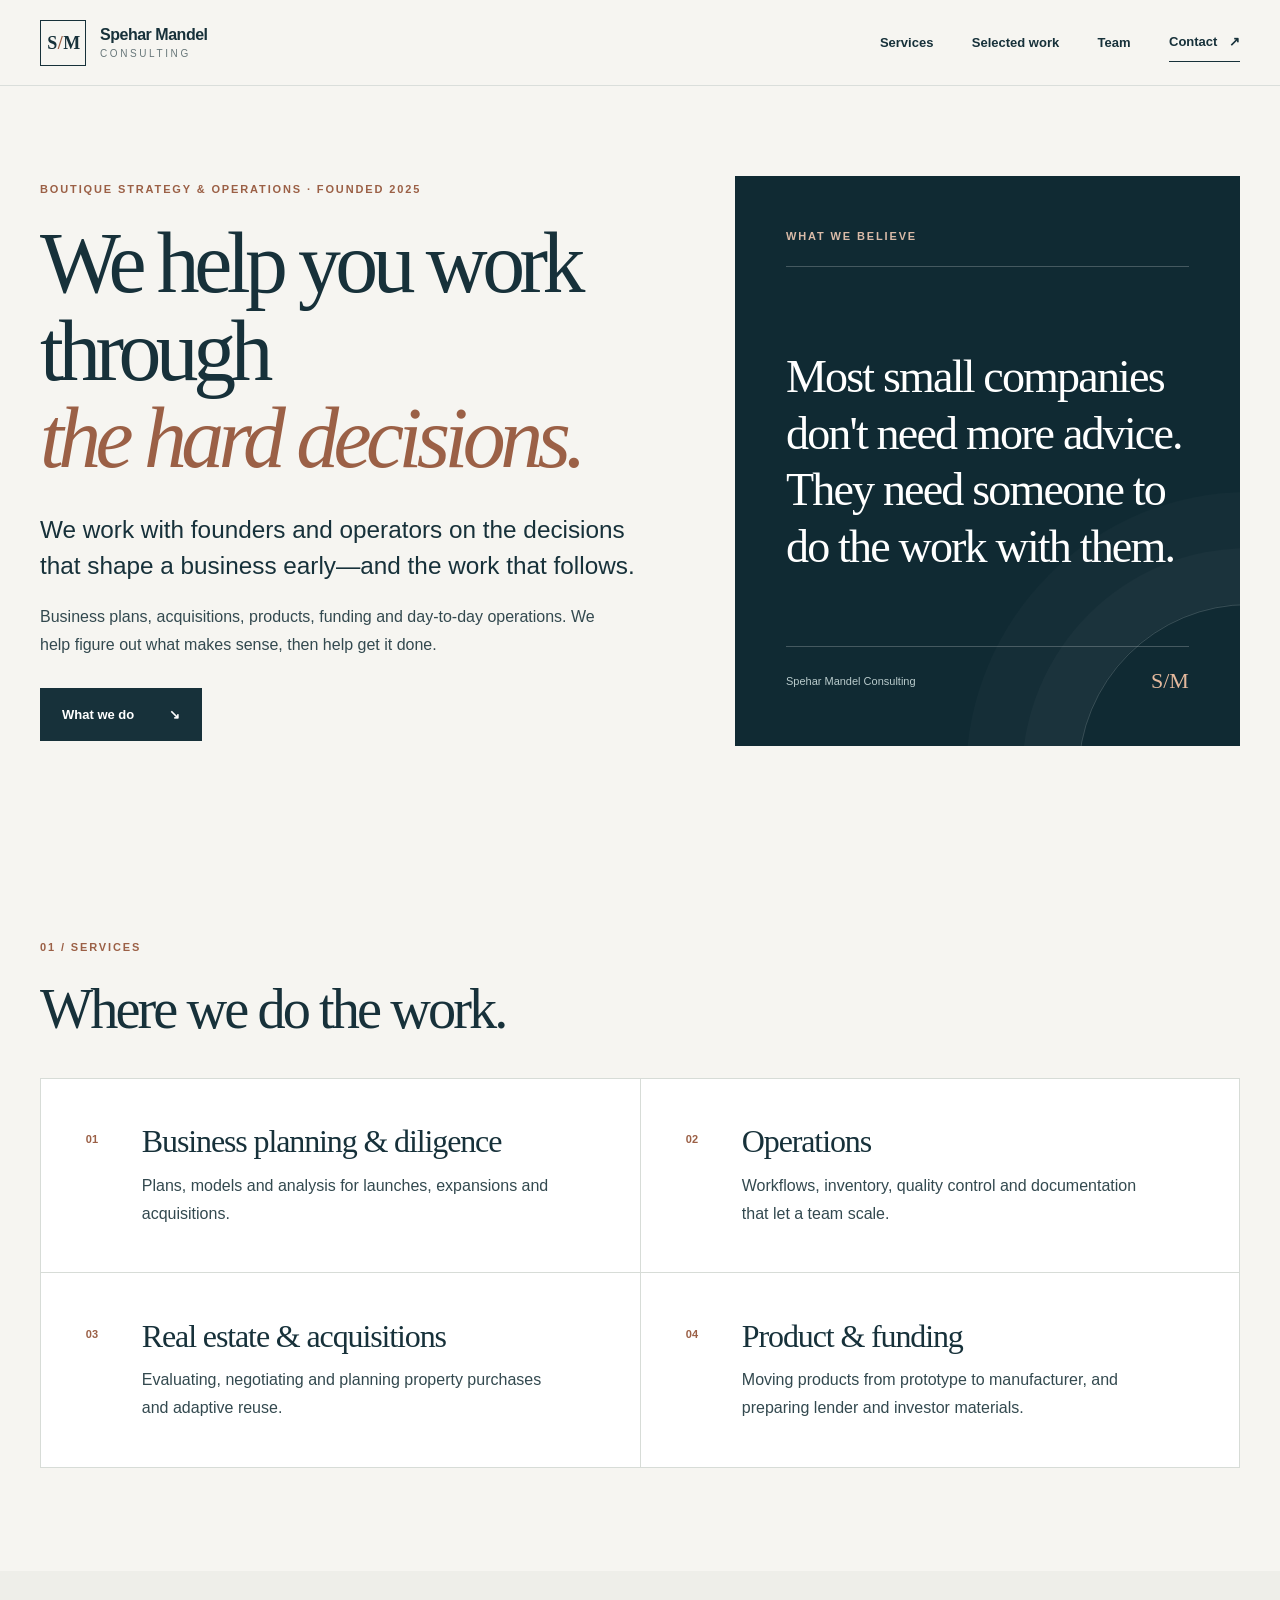
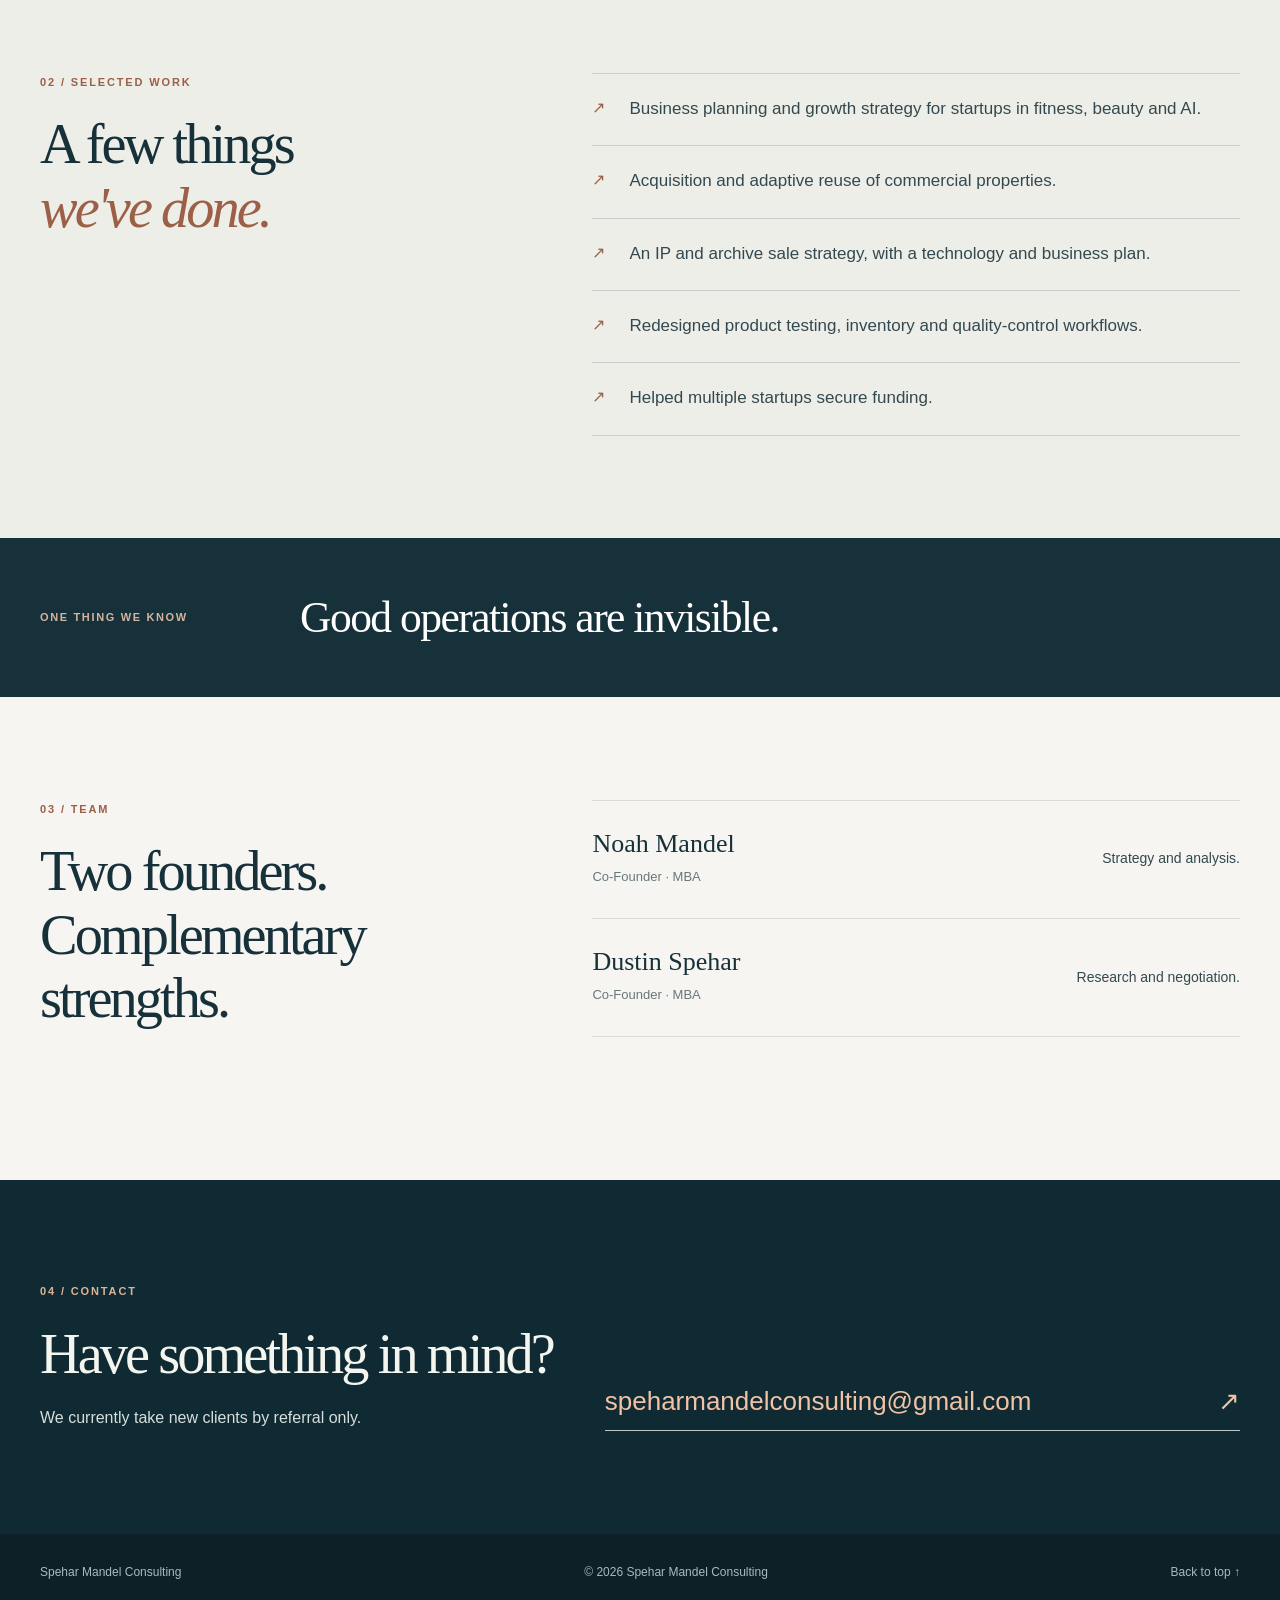
==== commit 25aa0027: "Use exact concise SMC hero headline" ====
--- a/index.html
+++ b/index.html
@@ -30,7 +30,7 @@
       <div class="container hero-grid">
         <div class="hero-main">
           <p class="eyebrow">Boutique strategy &amp; operations · Founded 2025</p>
-          <h1 id="hero-title">We help you work through<br>the hard decisions,<br><em>make a plan, and<br>get things done.</em></h1>
+          <h1 id="hero-title">We help you work through<br><em>the hard decisions.</em></h1>
           <p class="hero-lead">We work with founders and operators on the decisions that shape a business early—and the work that follows.</p>
           <p class="hero-detail">Business plans, acquisitions, products, funding and day-to-day operations. We help figure out what makes sense, then help get it done.</p>
           <a class="button" href="#services">What we do <span aria-hidden="true">↘</span></a>
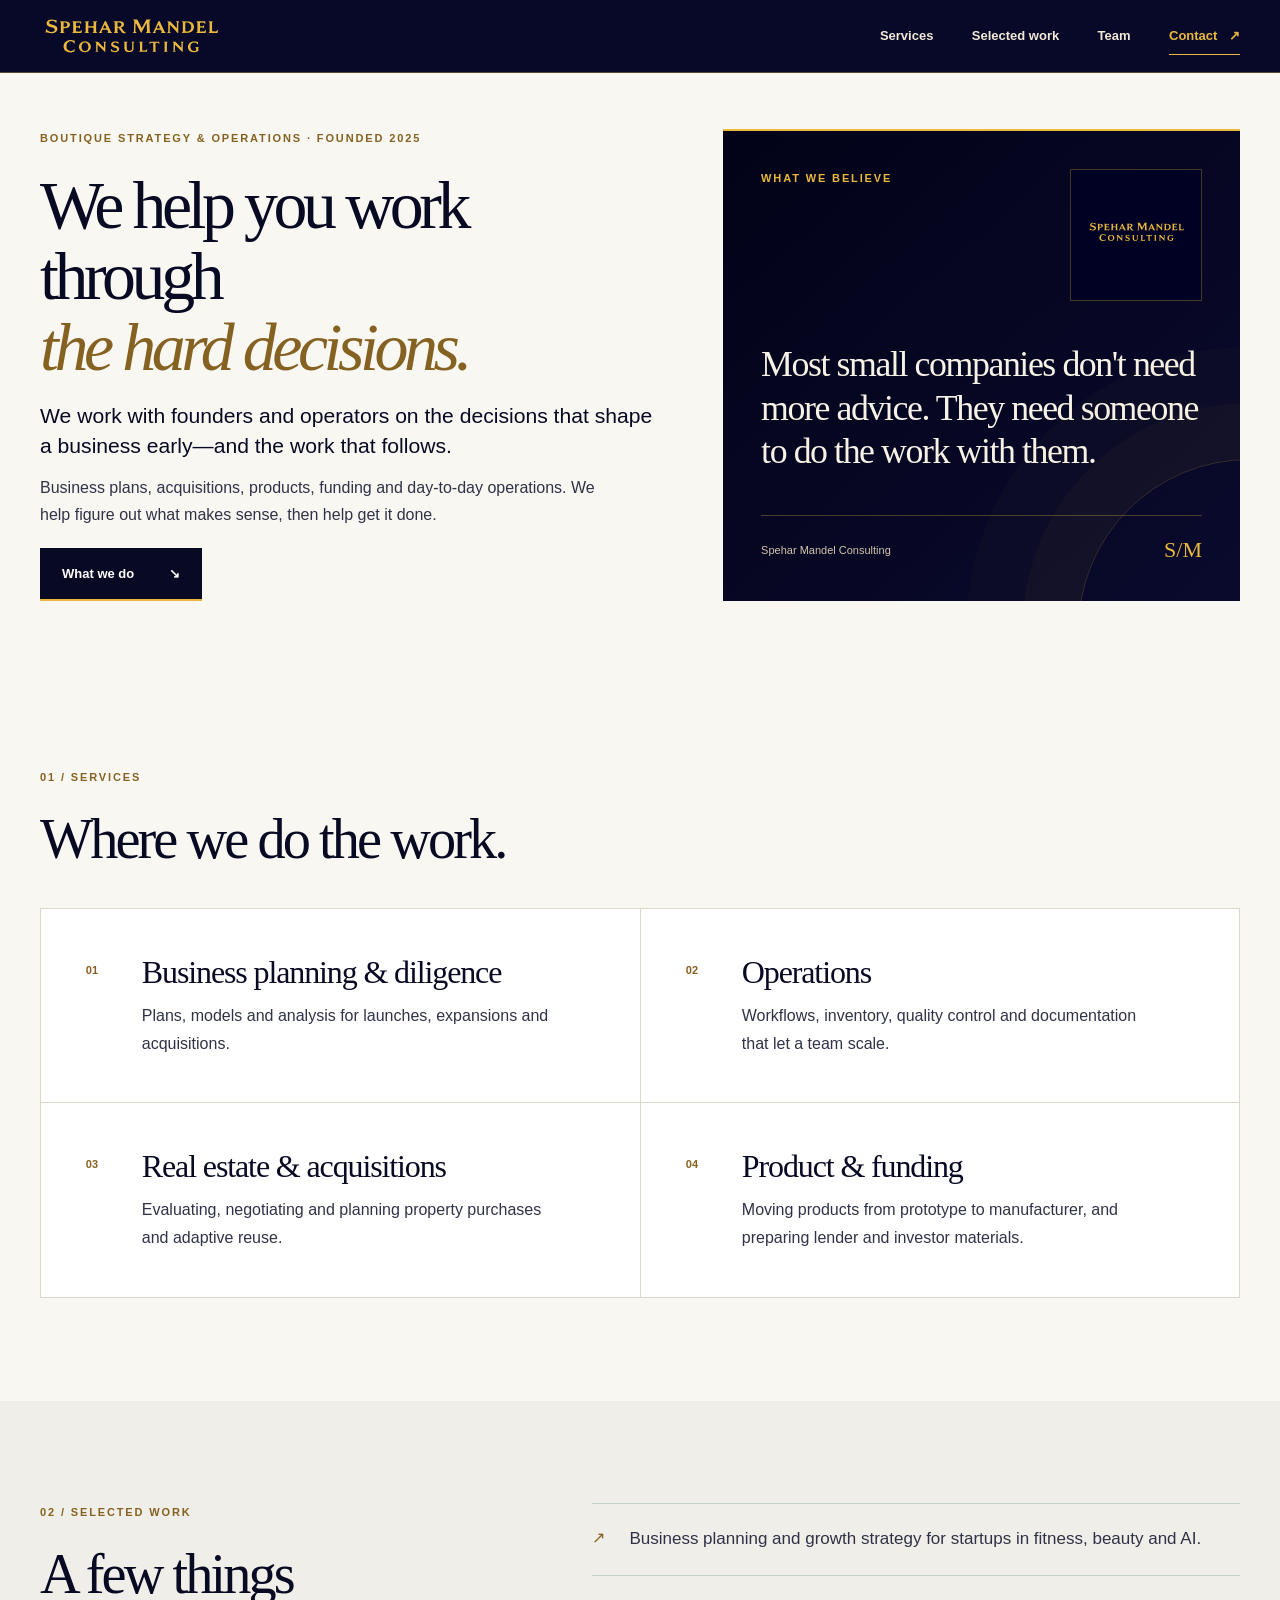
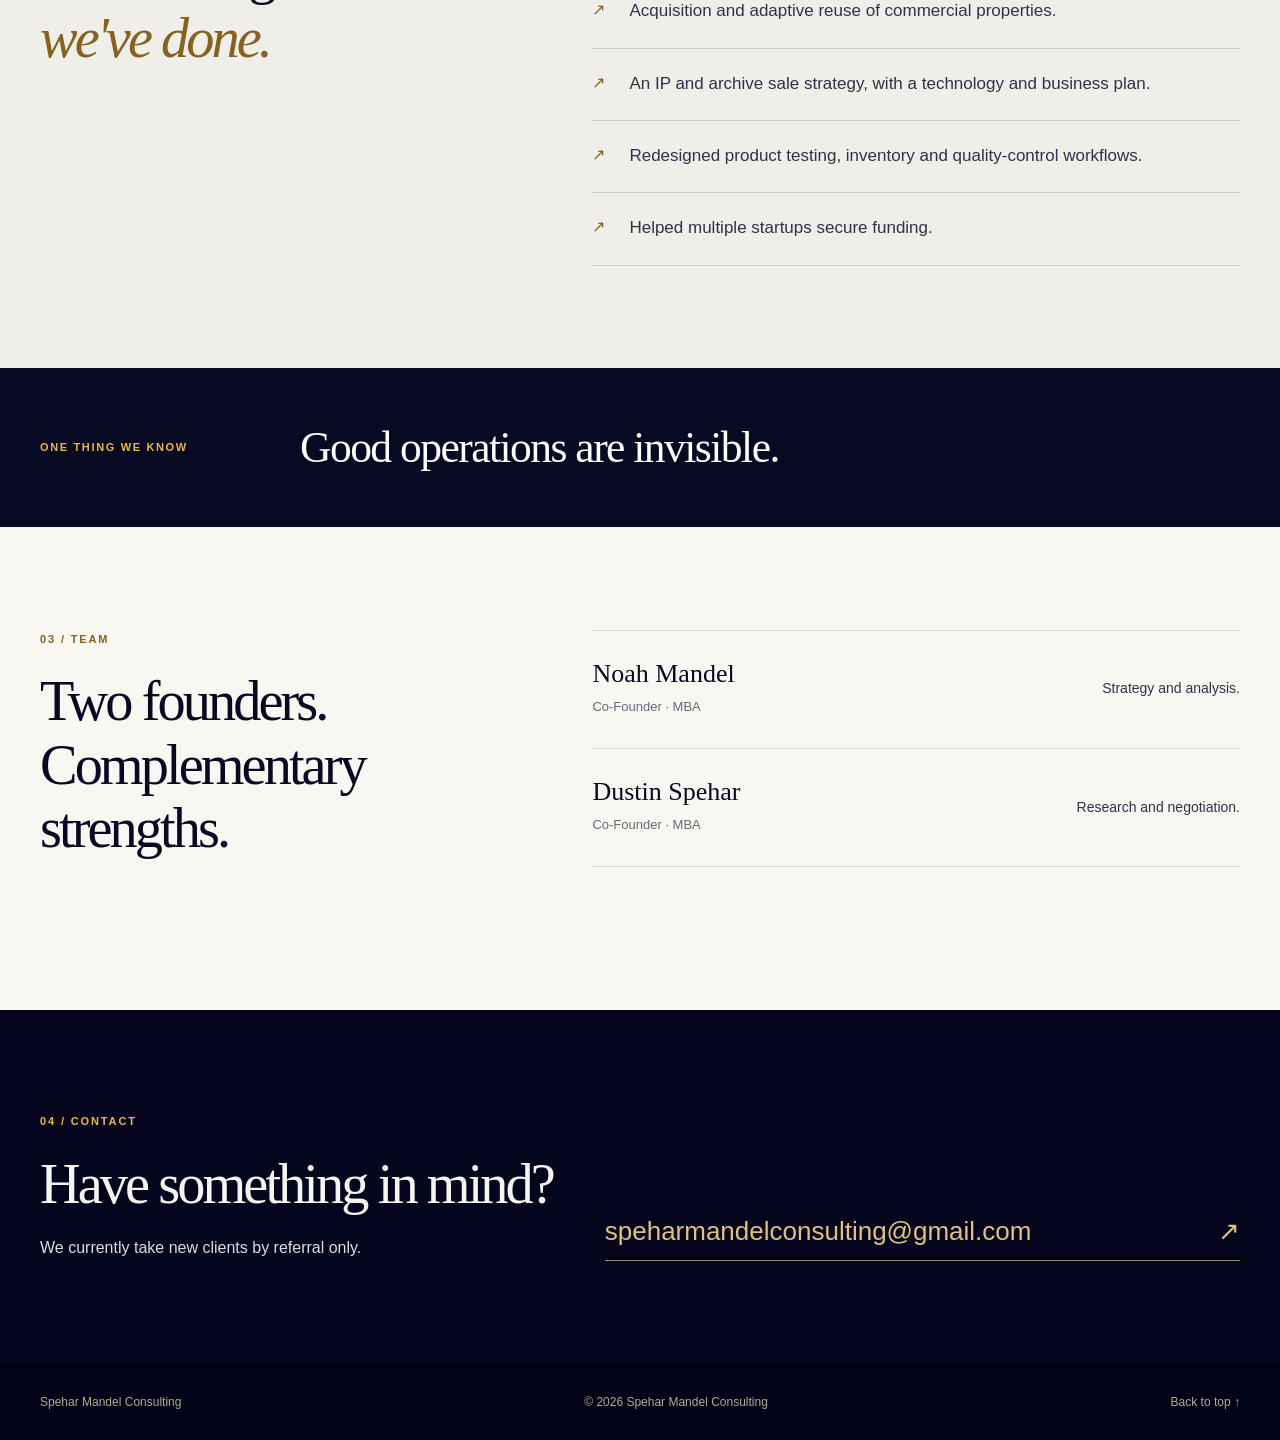
==== commit 98940af2: "Publish approved Spehar Mandel redesign with high-quality navy-and-gold logo" ====
--- a/index.html
+++ b/index.html
@@ -3,18 +3,17 @@
 <head>
   <meta charset="utf-8">
   <meta name="viewport" content="width=device-width, initial-scale=1">
-  <meta name="theme-color" content="#f6f5f1">
+  <meta name="theme-color" content="#05051d">
   <meta name="description" content="Spehar Mandel Consulting is a boutique strategy and operations firm working with founders and operators on business planning, operations, acquisitions, products and funding.">
   <title>Spehar Mandel Consulting | Strategy &amp; Operations</title>
-  <link rel="stylesheet" href="./public/styles.css">
+  <link rel="stylesheet" href="./public/styles.css?v=live-navy-gold-2">
 </head>
 <body>
   <a class="skip-link" href="#main">Skip to content</a>
   <header class="site-header">
     <div class="container header-inner">
       <a class="brand" href="#top" aria-label="Spehar Mandel Consulting home">
-        <span class="brand-mark" aria-hidden="true">S<span>/</span>M</span>
-        <span class="brand-name"><strong>Spehar Mandel</strong><small>CONSULTING</small></span>
+        <img class="brand-logo" src="./public/assets/smc-wordmark.svg" width="184" height="46" alt="" decoding="async">
       </a>
       <nav class="nav" aria-label="Main navigation">
         <a href="#services">Services</a>
@@ -36,7 +35,7 @@
           <a class="button" href="#services">What we do <span aria-hidden="true">↘</span></a>
         </div>
         <aside class="hero-aside" aria-label="Our point of view">
-          <p class="aside-label">What we believe</p>
+          <div class="aside-top"><p class="aside-label">What we believe</p><img class="hero-logo" src="./public/assets/smc-logo-square.svg" width="132" height="132" alt="Spehar Mandel Consulting logo" decoding="async"></div>
           <blockquote>Most small companies don't need more advice. They need someone to do the work with them.</blockquote>
           <div class="aside-bottom"><span>Spehar Mandel Consulting</span><span aria-hidden="true">S/M</span></div>
         </aside>
--- a/public/styles.css
+++ b/public/styles.css
@@ -20,7 +20,7 @@
 .skip-link:focus { top: 12px; }
 :focus-visible { outline: 3px solid var(--accent); outline-offset: 4px; }
 .site-header { position: sticky; top: 0; z-index: 10; border-bottom: 1px solid rgba(23,49,58,.12); background: rgba(246,245,241,.96); backdrop-filter: blur(12px); }
-.header-inner { display: flex; align-items: center; justify-content: space-between; gap: 22px; min-height: 85px; }
+.header-inner { display: flex; align-items: center; justify-content: space-between; gap: 22px; min-height: 72px; }
 .brand { display: inline-flex; align-items: center; gap: 14px; flex-shrink: 0; }
 .brand-mark { display: flex; justify-content: center; align-items: center; width: 46px; height: 46px; border: 1px solid var(--ink); font: 700 18px/1 Georgia, serif; letter-spacing: -.08em; }
 .brand-mark span { color: var(--accent); padding-inline: 2px; }
@@ -33,19 +33,19 @@
 .nav-contact { border-bottom: 1px solid currentColor; }
 .nav-contact span { margin-left: 8px; }
 .eyebrow { margin-bottom: 22px; color: var(--accent); text-transform: uppercase; font-size: 11px; font-weight: 800; letter-spacing: .17em; }
-.hero { padding: clamp(60px, 7vw, 105px) 0 clamp(65px, 7vw, 102px); }
-.hero-grid { display: grid; grid-template-columns: minmax(0, 1.09fr) minmax(315px, .91fr); align-items: stretch; gap: clamp(45px, 7vw, 108px); }
+.hero { padding: clamp(36px, 4.4vw, 62px) 0 clamp(42px, 5vw, 68px); }
+.hero-grid { display: grid; grid-template-columns: minmax(0, 1.09fr) minmax(315px, .91fr); align-items: stretch; gap: clamp(35px, 5vw, 70px); }
 .hero-main { display: flex; flex-direction: column; align-items: flex-start; justify-content: center; }
-h1 { font-size: clamp(62px, 6.7vw, 100px); line-height: 1.02; letter-spacing: -.065em; margin-bottom: 29px; }
+h1 { font-size: clamp(50px, 5.3vw, 76px); line-height: 1.05; letter-spacing: -.065em; margin-bottom: 18px; }
 h1 em, .work-intro h2 em { font-style: italic; color: var(--accent); }
-.hero-lead { max-width: 640px; margin-bottom: 20px; font-size: clamp(20px, 1.9vw, 26px); font-weight: 500; line-height: 1.47; }
-.hero-detail { max-width: 570px; margin-bottom: 29px; color: var(--body); font-size: 16px; line-height: 1.75; }
+.hero-lead { max-width: 640px; margin-bottom: 14px; font-size: clamp(19px, 1.65vw, 23px); font-weight: 500; line-height: 1.42; }
+.hero-detail { max-width: 570px; margin-bottom: 20px; color: var(--body); font-size: 16px; line-height: 1.65; }
 .button { display: inline-flex; justify-content: space-between; align-items: center; gap: 35px; min-height: 53px; padding: 13px 22px; color: #fff; background: var(--ink); font-size: 13px; font-weight: 700; transition: background .2s ease; }
 .button:hover { background: #2d4e58; }
-.hero-aside { display: flex; flex-direction: column; justify-content: space-between; padding: clamp(30px, 4vw, 54px); color: white; background: var(--ink-deep); min-height: 570px; position: relative; overflow: hidden; }
+.hero-aside { display: flex; flex-direction: column; justify-content: space-between; padding: clamp(26px, 3vw, 38px); color: white; background: var(--ink-deep); min-height: 425px; position: relative; overflow: hidden; }
 .hero-aside::after { content: ""; position: absolute; width: 340px; height: 340px; right: -180px; bottom: -200px; border: 1px solid rgba(255,255,255,.17); border-radius: 50%; box-shadow: 0 0 0 56px rgba(255,255,255,.025), 0 0 0 112px rgba(255,255,255,.02); pointer-events: none; }
 .aside-label { border-bottom: 1px solid rgba(255,255,255,.22); padding-bottom: 21px; color: #dabba8; font-size: 11px; font-weight: 700; text-transform: uppercase; letter-spacing: .17em; }
-.hero-aside blockquote { margin: 34px 0; max-width: 470px; font-size: clamp(32px, 3.6vw, 52px); line-height: 1.23; letter-spacing: -.04em; }
+.hero-aside blockquote { margin: 20px 0; max-width: 470px; font-size: clamp(29px, 3vw, 40px); line-height: 1.21; letter-spacing: -.04em; }
 .aside-bottom { display: flex; justify-content: space-between; align-items: center; gap: 12px; padding-top: 21px; border-top: 1px solid rgba(255,255,255,.22); color: #b9cbcc; font-size: 11px; }
 .aside-bottom span:last-child { color: #e5b99d; font: 22px Georgia, serif; }
 .section { padding: clamp(75px, 8vw, 116px) 0; }
@@ -88,10 +88,10 @@
 .footer-inner { display: flex; justify-content: space-between; gap: 18px; flex-wrap: wrap; }
 @media (max-width: 900px) {
   .container { width: min(100% - 46px, 1240px); }
-  .hero-grid { grid-template-columns: 1fr; gap: 42px; }
+  .hero-grid { grid-template-columns: 1fr; gap: 28px; }
   .hero-main { align-items: start; }
-  .hero-aside { min-height: 365px; }
-  .hero-aside blockquote { max-width: 700px; font-size: clamp(31px, 5vw, 48px); }
+  .hero-aside { min-height: 310px; }
+  .hero-aside blockquote { max-width: 700px; font-size: clamp(28px, 4.4vw, 40px); }
   .work-layout, .team-layout, .contact-layout { grid-template-columns: 1fr; gap: 25px; }
   .work-list { margin-top: 17px; }
   .contact-link { margin-top: 15px; }
@@ -101,10 +101,10 @@
   .header-inner { flex-wrap: wrap; padding: 13px 0; }
   .nav { display: flex; justify-content: space-between; width: 100%; gap: 9px 13px; flex-wrap: wrap; font-size: 12px; }
   .nav a { padding: 4px 0; }
-  .hero { padding: 55px 0 75px; }
-  h1 { font-size: clamp(56px, 12vw, 80px); }
+  .hero { padding: 34px 0 48px; }
+  h1 { font-size: clamp(44px, 10.5vw, 60px); }
   .hero-lead { font-size: 19px; }
-  .hero-aside { min-height: 390px; padding: 28px; }
+  .hero-aside { min-height: 300px; padding: 24px; }
   .section { padding: 70px 0; }
   .services-grid { grid-template-columns: 1fr; }
   .service-card:nth-child(2n) { border-left: 0; }
@@ -117,3 +117,58 @@
   .team-member p { text-align: left; }
 }
 @media (prefers-reduced-motion: reduce) { html { scroll-behavior: auto; } }
+
+
+/* Spehar Mandel navy-and-gold identity; logo outlines trace the approved artwork. */
+:root {
+  --paper: #f9f7f2;
+  --paper-alt: #f0eee8;
+  --ink: #080922;
+  --ink-deep: #03041b;
+  --body: #303247;
+  --muted: #67697b;
+  --line: #dedacb;
+  --accent: #856221;
+  --gold: #e9b83d;
+}
+.site-header {
+  background: rgba(1, 1, 35, .97);
+  border-bottom: 1px solid rgba(233, 184, 61, .35);
+}
+.brand { gap: 0; }
+.brand-logo { display: block; width: 184px; height: auto; }
+.nav { color: #f3e9d7; }
+.nav a:hover { color: var(--gold); }
+.nav-contact { color: var(--gold); }
+.nav-contact:hover { color: #fff !important; }
+.hero h1 em, .work-intro h2 em { color: var(--accent); }
+.button { background: var(--ink); border-bottom: 2px solid var(--gold); }
+.button:hover { background: #1c1b49; }
+.hero-aside {
+  background: linear-gradient(138deg, #020318 0%, #0a0a2d 100%);
+  border-top: 2px solid var(--gold);
+}
+.hero-aside::after {
+  border-color: rgba(233,184,61,.2);
+  box-shadow: 0 0 0 56px rgba(233,184,61,.024), 0 0 0 112px rgba(233,184,61,.02);
+}
+.aside-top { display: flex; align-items: flex-start; justify-content: space-between; gap: 15px; }
+.aside-top .aside-label { flex: 1; margin: 0; padding: 0; border: 0; color: var(--gold); }
+.hero-logo {
+  display: block; width: 132px; height: 132px; flex: 0 0 132px;
+  object-fit: contain; border: 1px solid rgba(233,184,61,.28);
+}
+.hero-aside blockquote { margin: 15px 0; font-size: clamp(27px, 2.8vw, 37px); color: #f7f2e6; }
+.aside-bottom { border-color: rgba(233,184,61,.3); color: #d2c5ac; }
+.aside-bottom span:last-child { color: var(--gold); }
+.belief { background: #080922; }
+.belief-label { color: var(--gold); }
+.contact { background: #05061e; }
+.contact .eyebrow { color: var(--gold); }
+.contact-link { color: #e2c07e; border-color: rgba(226,192,126,.7); }
+.site-footer { background: #020316; color: #b4a991; }
+@media (max-width: 600px) {
+  .brand-logo { width: 157px; }
+  .hero-logo { width: 110px; height: 110px; flex-basis: 110px; }
+  .hero-aside blockquote { font-size: 28px; }
+}
